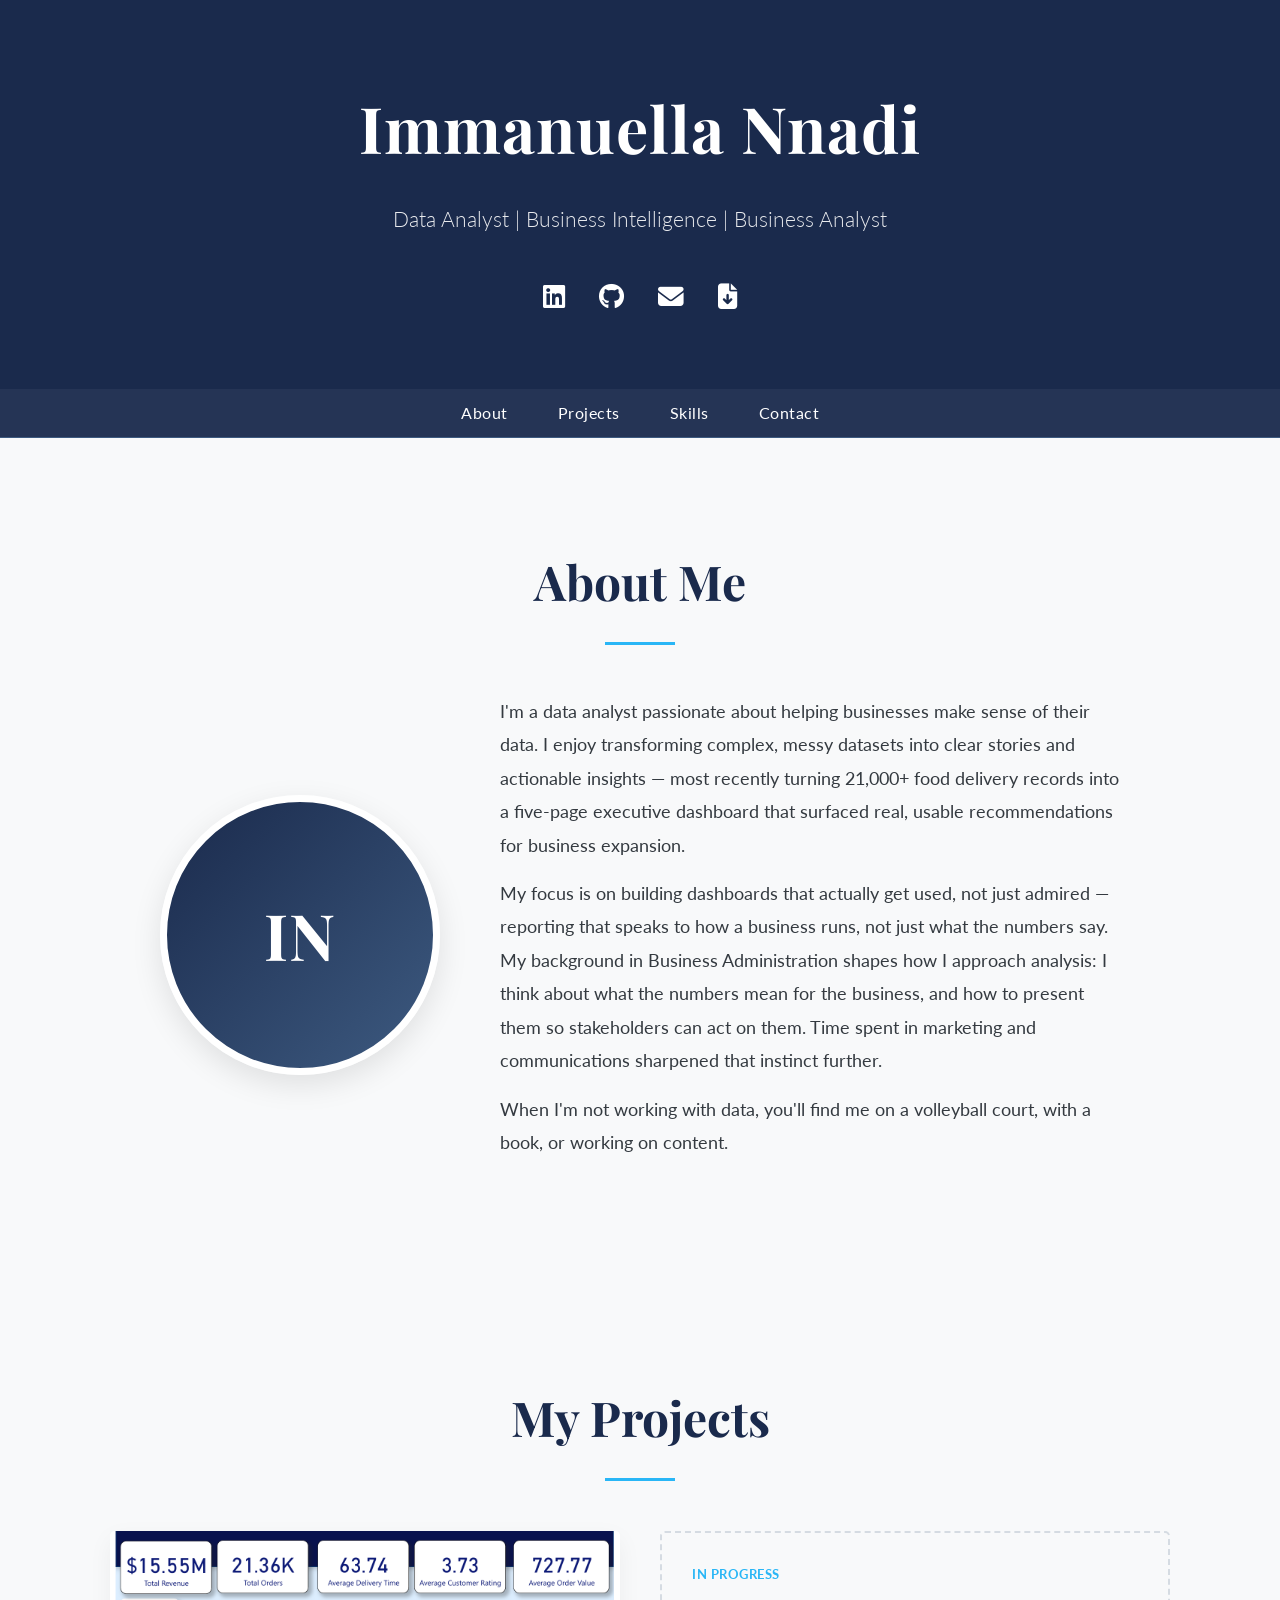
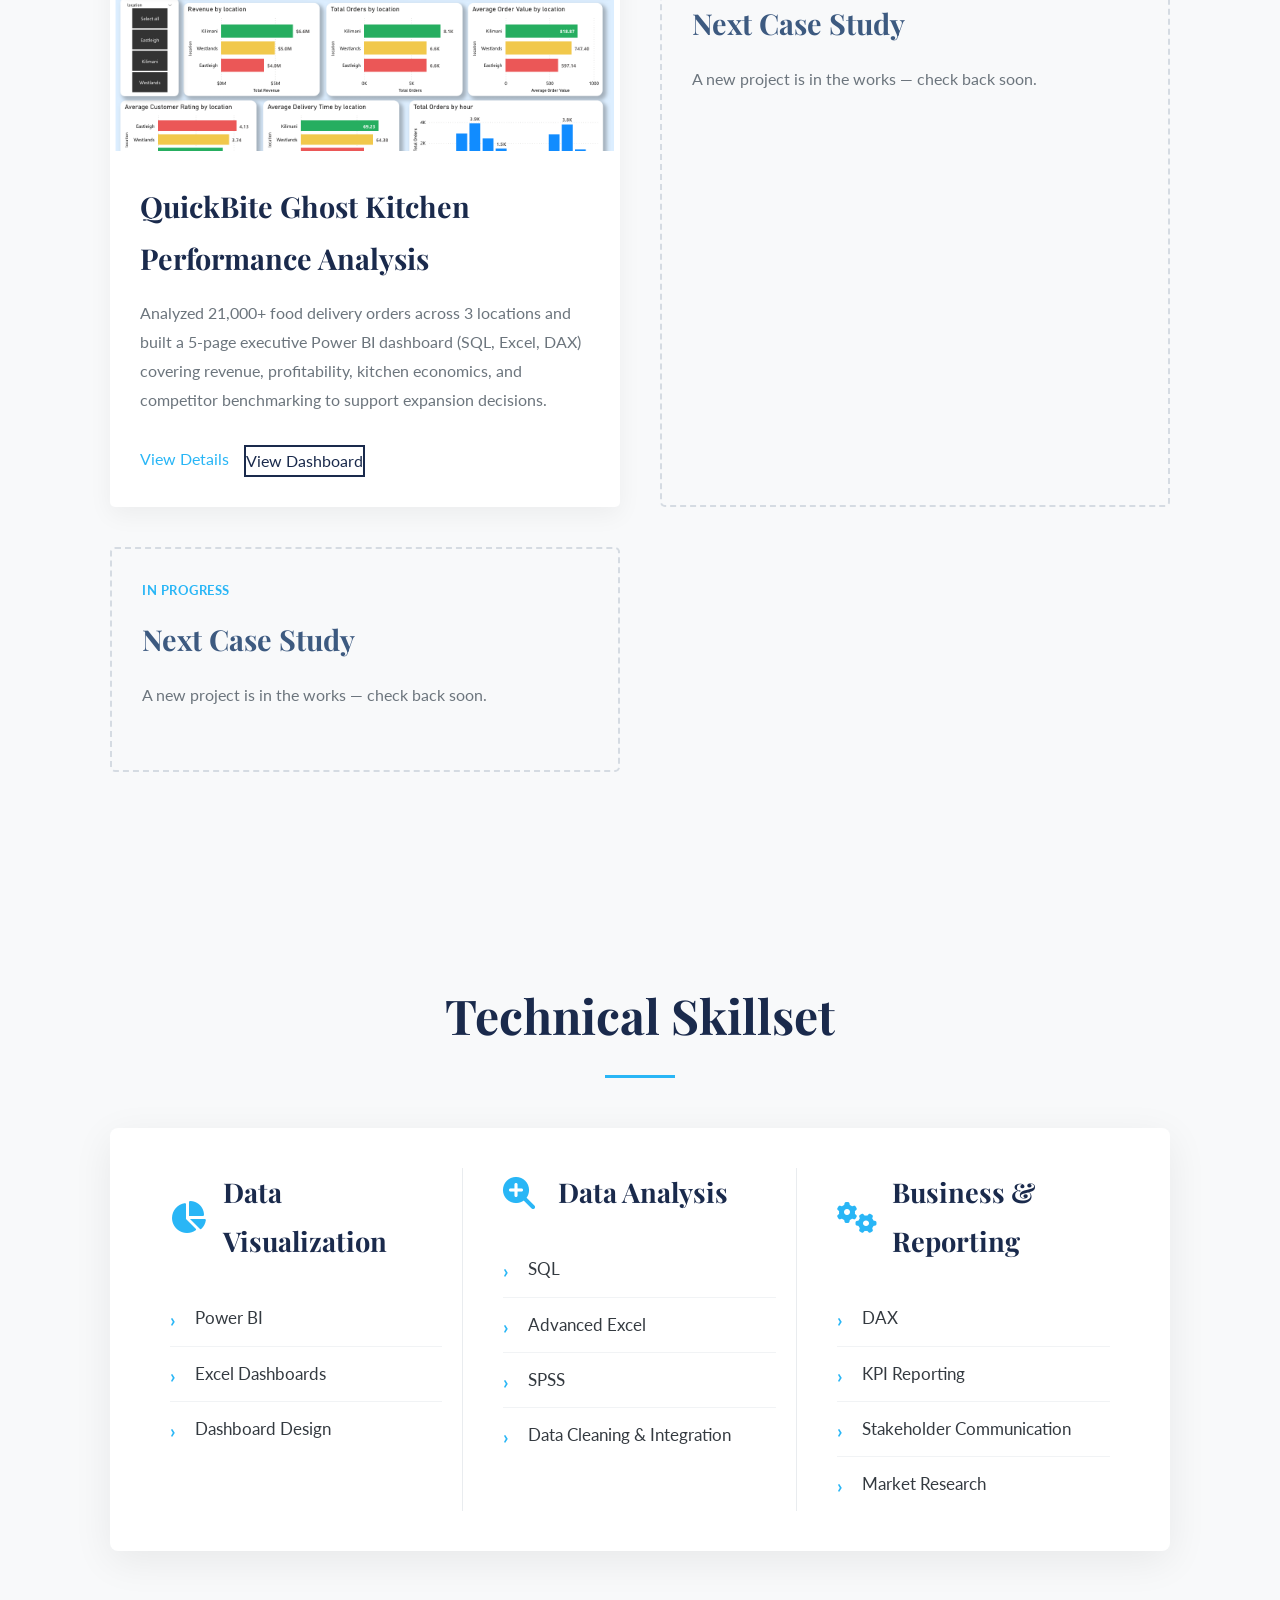
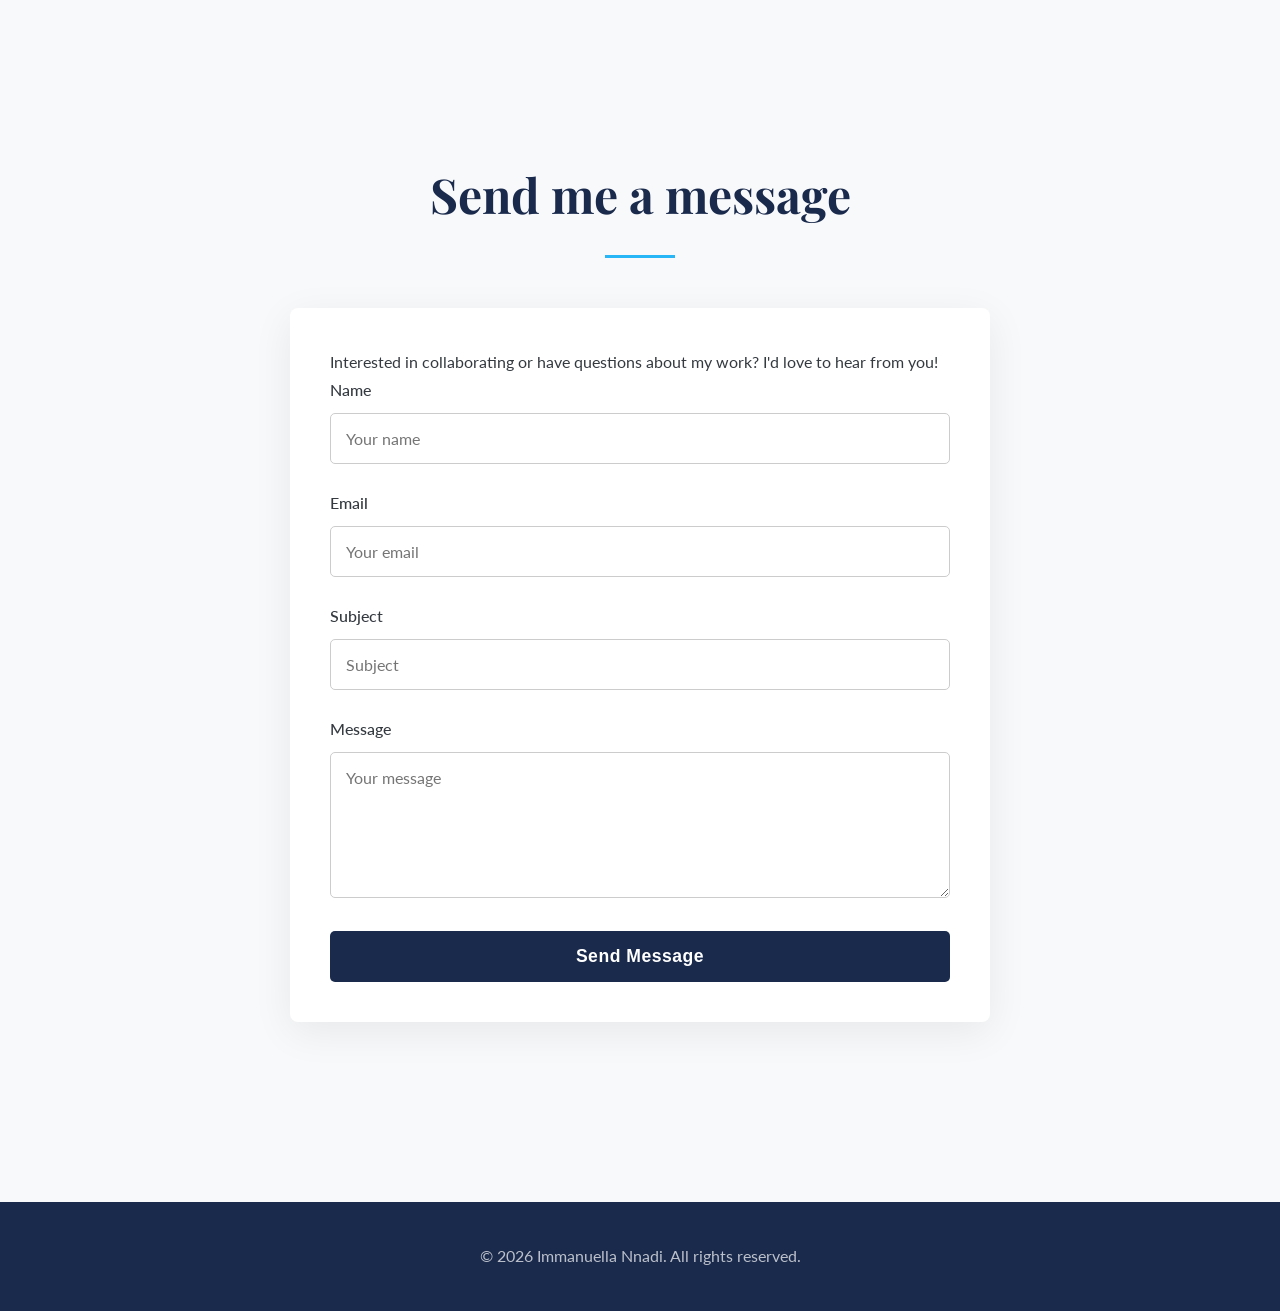
==== index.html @ 961872de "Update index.html" ====
<!DOCTYPE html>
<html lang="en">
<head>
    <meta charset="UTF-8">
    <meta name="viewport" content="width=device-width, initial-scale=1.0">

    <title>Immanuella Nnadi | Data Analysis Portfolio</title>

    <link rel="icon" type="image/png" href="/favicon-32x32.png">
    <link rel="apple-touch-icon" href="/favicon-32x32.png">

    <!-- Google Fonts for Elegant Typography -->
    <link rel="preconnect" href="https://fonts.googleapis.com">
    <link rel="preconnect" href="https://fonts.gstatic.com" crossorigin>
    <link href="https://fonts.googleapis.com/css2?family=Lato:wght@300;400;700&family=Playfair+Display:wght@500;700&display=swap" rel="stylesheet">

    <!-- Font Awesome for Icons -->
    <link rel="stylesheet" href="https://cdnjs.cloudflare.com/ajax/libs/font-awesome/6.4.2/css/all.min.css">

    <!-- Your Stylesheet -->
    <link rel="stylesheet" href="assets/css/style.css">
</head>
<body>

<!-- HEADER SECTION -->
<header>
    <div class="container">
        <h1>Immanuella Nnadi</h1>
        <p>Data Analyst | Business Intelligence | Business Analyst</p>
        <div class="social-links">
            <a href="https://linkedin.com/in/immanuella-nnadi-171221324" target="_blank" title="LinkedIn"><i class="fab fa-linkedin"></i></a>
            <a href="https://github.com/immanuella-nnadi" target="_blank" title="GitHub"><i class="fab fa-github"></i></a>
            <a href="mailto:immanuellannadi@gmail.com" title="Email"><i class="fas fa-envelope"></i></a>
            <a href="assets/Immanuella_Nnadi_CV_DataAnalyst.pdf" download title="Download CV"><i class="fas fa-file-arrow-down"></i></a>
        </div>
    </div>
</header>

<!-- NAVIGATION -->
<nav>
    <div class="container">
        <ul>
            <li><a href="#about">About</a></li>
            <li><a href="#projects">Projects</a></li>
            <li><a href="#skills">Skills</a></li>
            <li><a href="#contact">Contact</a></li>
        </ul>
    </div>
</nav>

<!-- ABOUT SECTION -->
<section id="about" class="section">
    <div class="container">
        <h2>About Me</h2>
        <div class="about-content">
            <div class="profile-photo profile-initials" aria-hidden="true">IN</div>
            <div class="about-text">
                <p>I'm a data analyst passionate about helping businesses make sense of their data. I enjoy transforming complex, messy datasets into clear stories and actionable insights — most recently turning 21,000+ food delivery records into a five-page executive dashboard that surfaced real, usable recommendations for business expansion.</p>
                <p>My focus is on building dashboards that actually get used, not just admired — reporting that speaks to how a business runs, not just what the numbers say. My background in Business Administration shapes how I approach analysis: I think about what the numbers mean for the business, and how to present them so stakeholders can act on them. Time spent in marketing and communications sharpened that instinct further.</p>
                <p>When I'm not working with data, you'll find me on a volleyball court, with a book, or working on content.</p>
            </div>
        </div>
    </div>
</section>

<!-- PROJECTS SECTION -->
<section id="projects" class="section">
    <div class="container">
        <h2>My Projects</h2>
        <div class="projects-grid">

            <!-- Project 1: QuickBite -->
            <div class="project-card">
                <img src="assets/images/quickbite.png" alt="QuickBite Ghost Kitchen Performance Dashboard preview">
                <div class="project-card-content">
                    <h3>QuickBite Ghost Kitchen Performance Analysis</h3>
                    <p>Analyzed 21,000+ food delivery orders across 3 locations and built a 5-page executive Power BI dashboard (SQL, Excel, DAX) covering revenue, profitability, kitchen economics, and competitor benchmarking to support expansion decisions.</p>
                    <div class="project-buttons">
                        <a href="#" target="_blank" class="btn-primary">View Details</a>
                        <a href="[live_dashboard]" target="_blank" class="btn-secondary">View Dashboard</a>
                    </div>
                </div>
            </div>

            <!-- Project 2: Coming soon -->
            <div class="project-card project-card-ghost">
                <div class="project-card-content project-card-ghost-content">
                    <span class="ghost-tag">In progress</span>
                    <h3>Next Case Study</h3>
                    <p>A new project is in the works — check back soon.</p>
                    <!--Don't forget to update this when you're ready by following the format text of project 1 -->
                </div>
            </div>

            <!-- Project 3: Coming soon -->
            <div class="project-card project-card-ghost">
                <div class="project-card-content project-card-ghost-content">
                    <span class="ghost-tag">In progress</span>
                    <h3>Next Case Study</h3>
                    <p>A new project is in the works — check back soon.</p>
                </div>
            </div>

        </div>
    </div>
</section>

<!-- SKILLS SECTION -->
<section id="skills" class="section">
    <div class="container">
        <h2>Technical Skillset</h2>
        <div class="skills-table">

            <!-- Column 1: Data Visualization -->
            <div class="skill-column">
                <div class="skill-header">
                    <i class="fas fa-chart-pie"></i>
                    <h3>Data Visualization</h3>
                </div>
                <ul class="skill-list">
                    <li>Power BI</li>
                    <li>Excel Dashboards</li>
                    <li>Dashboard Design</li>
                </ul>
            </div>

            <!-- Column 2: Data Analysis -->
            <div class="skill-column">
                <div class="skill-header">
                    <i class="fas fa-search-plus"></i>
                    <h3>Data Analysis</h3>
                </div>
                <ul class="skill-list">
                    <li>SQL</li>
                    <li>Advanced Excel</li>
                    <li>SPSS</li>
                    <li>Data Cleaning & Integration</li>
                </ul>
            </div>

            <!-- Column 3: Business & Reporting -->
            <div class="skill-column">
                <div class="skill-header">
                    <i class="fas fa-cogs"></i>
                    <h3>Business & Reporting</h3>
                </div>
                <ul class="skill-list">
                    <li>DAX</li>
                    <li>KPI Reporting</li>
                    <li>Stakeholder Communication</li>
                    <li>Market Research</li>
                </ul>
            </div>

        </div>
    </div>
</section>

<!-- CONTACT FORM SECTION -->
<section id="contact" class="section">
    <div class="container">
        <h2>Send me a message</h2>

        <form action="https://formsubmit.co/immanuellannadi@gmail.com" method="POST" class="contact-form">
            <p>Interested in collaborating or have questions about my work? I'd love to hear from you!</p>

            <!-- Form Fields -->
            <div class="form-group">
                <label for="name">Name</label>
                <input type="text" name="name" id="name" placeholder="Your name" required>
            </div>
            <div class="form-group">
                <label for="email">Email</label>
                <input type="email" name="email" id="email" placeholder="Your email" required>
            </div>
            <div class="form-group">
                <label for="subject">Subject</label>
                <input type="text" name="subject" id="subject" placeholder="Subject" required>
            </div>
            <div class="form-group">
                <label for="message">Message</label>
                <textarea name="message" id="message" rows="6" placeholder="Your message" required></textarea>
            </div>

            <!-- Submit Button -->
            <button type="submit" class="btn">Send Message</button>

        </form>
    </div>
</section>

<!-- FOOTER -->
<footer>
    <div class="container">
        <p>&copy; 2026 Immanuella Nnadi. All rights reserved.</p>
    </div>
</footer>

<script src="assets/js/main.js"></script>

</body>
</html>
---- assets/css/style.css ----
/* --- 1. Variables (Modern Tech Palette) --- */
:root {
    /* This template uses a professional "Modern Tech" color scheme. */
    --primary-color: #1A2A4C;   /* Midnight Blue */
    --secondary-color: #3D5A80; /* Slate Blue */
    --accent-color: #29B6F6;    /* Vivid Sky Blue */

    /* --- Shared Variables (These usually don't need to change) --- */
    --light-bg-color: #F8F9FA;
    --white-color: #ffffff;
    --dark-text-color: #343A40;
    --light-text-color: #6c757d;
    --card-bg-color: #ffffff;

    /* Fonts */
    --font-heading: 'Playfair Display', serif;
    --font-body: 'Lato', sans-serif;
}

/* --- 2. Base & Reset Styles --- */
* {
    margin: 0;
    padding: 0;
    box-sizing: border-box;
}

html {
    scroll-behavior: smooth;
}

body {
    font-family: var(--font-body);
    font-weight: 400;
    line-height: 1.8;
    background-color: var(--light-bg-color);
    color: var(--dark-text-color);
}

.container {
    width: 90%;
    max-width: 1100px;
    margin: 0 auto;
    padding: 0 20px;
}

a {
    text-decoration: none;
    color: var(--accent-color);
    transition: all 0.3s ease-in-out;
}

a:hover {
    opacity: 0.8;
}

img {
    max-width: 100%;
    height: auto;
}

/* --- 3. Header --- */
header {
    background: var(--primary-color);
    color: var(--white-color);
    padding: 70px 0;
    text-align: center;
}

header h1 {
    font-family: var(--font-heading);
    font-size: 4rem;
    font-weight: 700;
    margin-bottom: 15px;
    letter-spacing: 1px;
}

header p {
    font-size: 1.3rem;
    font-weight: 300;
    opacity: 0.9;
    margin-bottom: 35px;
}

/* --- 3.5 Social Icons --- */
.social-links a {
    color: var(--white-color);
    font-size: 1.6rem;
    margin: 0 15px;
    transition: transform 0.3s ease, color 0.3s ease;
    display: inline-block;
}

.social-links a:hover {
    color: var(--accent-color);
    transform: translateY(-3px);
}

/* --- 4. Navigation --- */
nav {
    background-color: rgba(26, 42, 76, 0.95);
    backdrop-filter: blur(5px);
    position: sticky;
    top: 0;
    z-index: 1000;
    border-bottom: 1px solid var(--secondary-color);
}

nav ul {
    display: flex;
    justify-content: center;
    list-style: none;
    padding: 10px 0;
}

nav ul li a {
    color: var(--white-color);
    font-weight: 400;
    padding: 15px 25px;
    font-size: 1rem;
    letter-spacing: 0.5px;
    position: relative;
}

nav ul li a::after {
    content: '';
    position: absolute;
    bottom: 10px;
    left: 50%;
    transform: translateX(-50%);
    width: 0;
    height: 2px;
    background-color: var(--accent-color);
    transition: width 0.4s ease;
}

nav ul li a:hover::after {
    width: 50%;
}

/* --- 5. Sections --- */
.section {
    padding: 100px 0;
}

.section h2 {
    text-align: center;
    font-family: var(--font-heading);
    font-size: 3rem;
    font-weight: 700;
    margin-bottom: 70px;
    position: relative;
    color: var(--primary-color);
}

.section h2::after {
    content: '';
    position: absolute;
    bottom: -20px;
    left: 50%;
    transform: translateX(-50%);
    width: 70px;
    height: 3px;
    background: var(--accent-color);
}

/* --- 5.1 About Section --- */
.about-content {
    display: flex;
    align-items: center;
    gap: 60px;
    max-width: 960px;
    margin: 0 auto;
    text-align: left;
}

.profile-photo {
    width: 280px;
    height: 280px;
    border-radius: 50%;
    object-fit: cover;
    border: 7px solid var(--white-color);
    box-shadow: 0 10px 30px rgba(0, 0, 0, 0.1);
    flex-shrink: 0;
}

.about-text {
    flex: 1;
}

.about-text p {
    font-size: 1.1rem;
    margin-bottom: 15px;
    line-height: 1.9;
}

/* --- 5.5 Project Cards --- */
.projects-grid {
    display: grid;
    grid-template-columns: repeat(auto-fit, minmax(340px, 1fr));
    gap: 40px;
}

.project-card {
    background: var(--card-bg-color);
    border-radius: 5px;
    overflow: hidden;
    box-shadow: 0 8px 25px rgba(0, 0, 0, 0.05);
    transition: transform 0.4s ease, box-shadow 0.4s ease;
    display: flex;
    flex-direction: column;
}

.project-card:hover {
    transform: translateY(-12px);
    box-shadow: 0 20px 40px rgba(0, 0, 0, 0.1);
}

.project-card img {
    width: 100%;
    height: 220px;
    object-fit: cover;
}

.project-card-content {
    padding: 30px;
    flex-grow: 1;
    display: flex;
    flex-direction: column;
}

.project-card-content h3 {
    font-family: var(--font-heading);
    font-size: 1.8rem;
    margin-bottom: 15px;
    color: var(--primary-color);
}

.project-card-content p {
    color: var(--light-text-color);
    margin-bottom: 30px;
    flex-grow: 1;
}

.project-buttons {
    display: flex;
    gap: 15px;
    margin-top: auto;
}

.btn {
    display: inline-block;
    background: var(--primary-color);
    color: var(--white-color);
    padding: 12px 20px;
    border-radius: 5px;
    font-weight: 700;
    text-align: center;
    transition: all 0.3s ease;
    flex: 1;
    letter-spacing: 0.5px;
    border: 2px solid transparent;
}

.btn:hover {
    background: var(--accent-color);
    color: var(--white-color);
    transform: translateY(-2px);
}

.btn-secondary {
    background: transparent;
    color: var(--primary-color);
    border: 2px solid var(--primary-color);
}

.btn-secondary:hover {
    background: var(--primary-color);
    color: var(--white-color);
}


/* --- 6. Tabular Skills Section --- */
#skills .container {
    max-width: 1100px;
}

.skills-table {
    display: grid;
    grid-template-columns: repeat(3, 1fr);
    gap: 20px;
    margin-top: 50px;
    background-color: var(--card-bg-color);
    padding: 40px;
    border-radius: 8px;
    box-shadow: 0 10px 40px rgba(0, 0, 0, 0.07);
}

.skill-column {
    padding: 0 20px;
}

.skill-column:not(:last-child) {
    border-right: 1px solid #e9ecef;
}

.skill-header {
    display: flex;
    align-items: center;
    margin-bottom: 25px;
}

.skill-header i {
    font-size: 2rem;
    color: var(--accent-color);
    margin-right: 15px;
    width: 40px;
}

.skill-header h3 {
    font-family: var(--font-heading);
    font-size: 1.7rem;
    color: var(--primary-color);
}

.skill-list {
    list-style: none;
    padding-left: 0;
}

.skill-list li {
    padding: 12px 0;
    font-size: 1.05rem;
    color: var(--dark-text-color);
    border-bottom: 1px solid #f1f3f5;
    position: relative;
    padding-left: 25px;
}

.skill-list li::before {
    content: '›';
    position: absolute;
    left: 0;
    top: 12px;
    color: var(--accent-color);
    font-weight: 700;
    font-size: 1.2rem;
}

.skill-list li:last-child {
    border-bottom: none;
}

/* --- 7. Contact Form --- */
#contact .container {
    max-width: 800px;
}

.contact-form {
    max-width: 700px;
    margin: 0 auto;
    background: var(--card-bg-color);
    padding: 40px;
    border-radius: 8px;
    box-shadow: 0 10px 40px rgba(0, 0, 0, 0.07);
}

.form-group {
    margin-bottom: 25px;
}

.contact-form label {
    display: block;
    margin-bottom: 8px;
    font-weight: 500;
    font-size: 1rem;
    color: var(--dark-text-color);
}

.contact-form input,
.contact-form textarea {
    width: 100%;
    padding: 15px;
    border: 1px solid #ccc;
    border-radius: 5px;
    font-family: var(--font-body);
    font-size: 1rem;
    transition: border-color 0.3s ease, box-shadow 0.3s ease;
}

.contact-form input:focus,
.contact-form textarea:focus {
    outline: none;
    border-color: var(--accent-color);
    box-shadow: 0 0 0 3px rgba(41, 182, 246, 0.25);
}

.contact-form button.btn {
    width: 100%;
    padding: 15px;
    font-size: 1.1rem;
    font-weight: 700;
    letter-spacing: 0.5px;
    border: none;
    cursor: pointer;
}

/* --- 8. Footer --- */
footer {
    background: var(--primary-color);
    color: var(--white-color);
    text-align: center;
    padding: 40px 0;
    margin-top: 80px;
}

footer p {
    opacity: 0.7;
}

/* --- 9. Responsive Design --- */
@media (max-width: 992px) {
    .skills-table {
        grid-template-columns: 1fr 1fr;
    }
    .skill-column:nth-child(2) {
        border-right: none;
    }
}

@media (max-width: 768px) {
    header h1 {
        font-size: 2.8rem;
    }

    .about-content {
        flex-direction: column;
        text-align: center;
    }

    #projects .container {
        padding: 0 5px;
    }

    .projects-grid {
        grid-template-columns: repeat(2, 1fr);
    }

    .skills-table {
        grid-template-columns: 1fr;
        padding: 20px;
        gap: 40px;
    }

    .skill-column:not(:last-child) {
        border-right: none;
        border-bottom: 1px solid #e9ecef;
        padding-bottom: 30px;
    }
}

/* --- 10. Additions: profile initials + "coming soon" project cards --- */
.profile-initials {
    display: flex;
    align-items: center;
    justify-content: center;
    background: linear-gradient(135deg, var(--primary-color), var(--secondary-color));
    color: var(--white-color);
    font-family: var(--font-heading);
    font-size: 4rem;
    font-weight: 700;
    letter-spacing: 1px;
}

.project-card-ghost {
    background: transparent;
    box-shadow: none;
    border: 2px dashed #d5dbe2;
}

.project-card-ghost:hover {
    transform: none;
    box-shadow: none;
}

.project-card-ghost-content {
    justify-content: center;
    align-items: flex-start;
    color: var(--light-text-color);
}

.project-card-ghost-content h3 {
    color: var(--secondary-color) !important;
}

.ghost-tag {
    display: inline-block;
    font-size: 0.8rem;
    font-weight: 700;
    letter-spacing: 0.5px;
    text-transform: uppercase;
    color: var(--accent-color);
    margin-bottom: 12px;
}

@media (max-width: 768px) {
    .profile-photo {
        width: 200px;
        height: 200px;
    }
    .profile-initials {
        font-size: 3rem;
    }
}
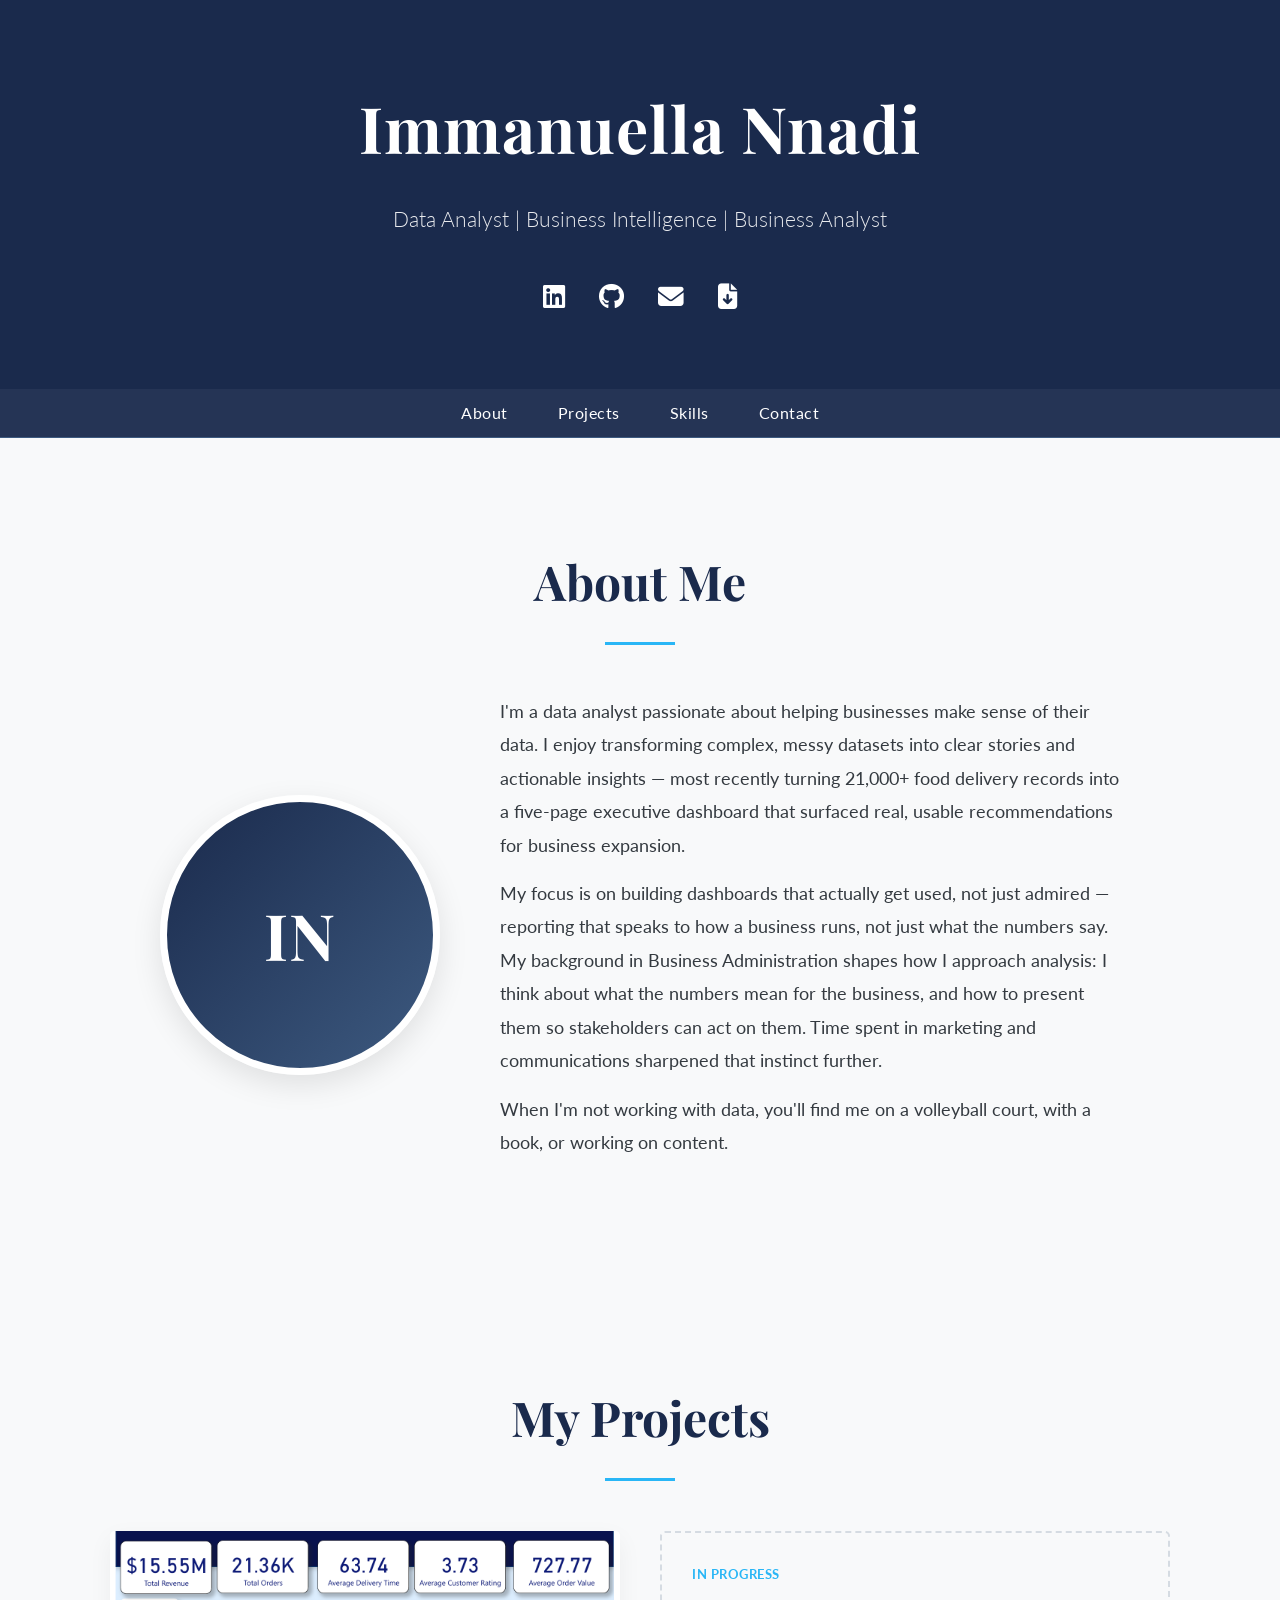
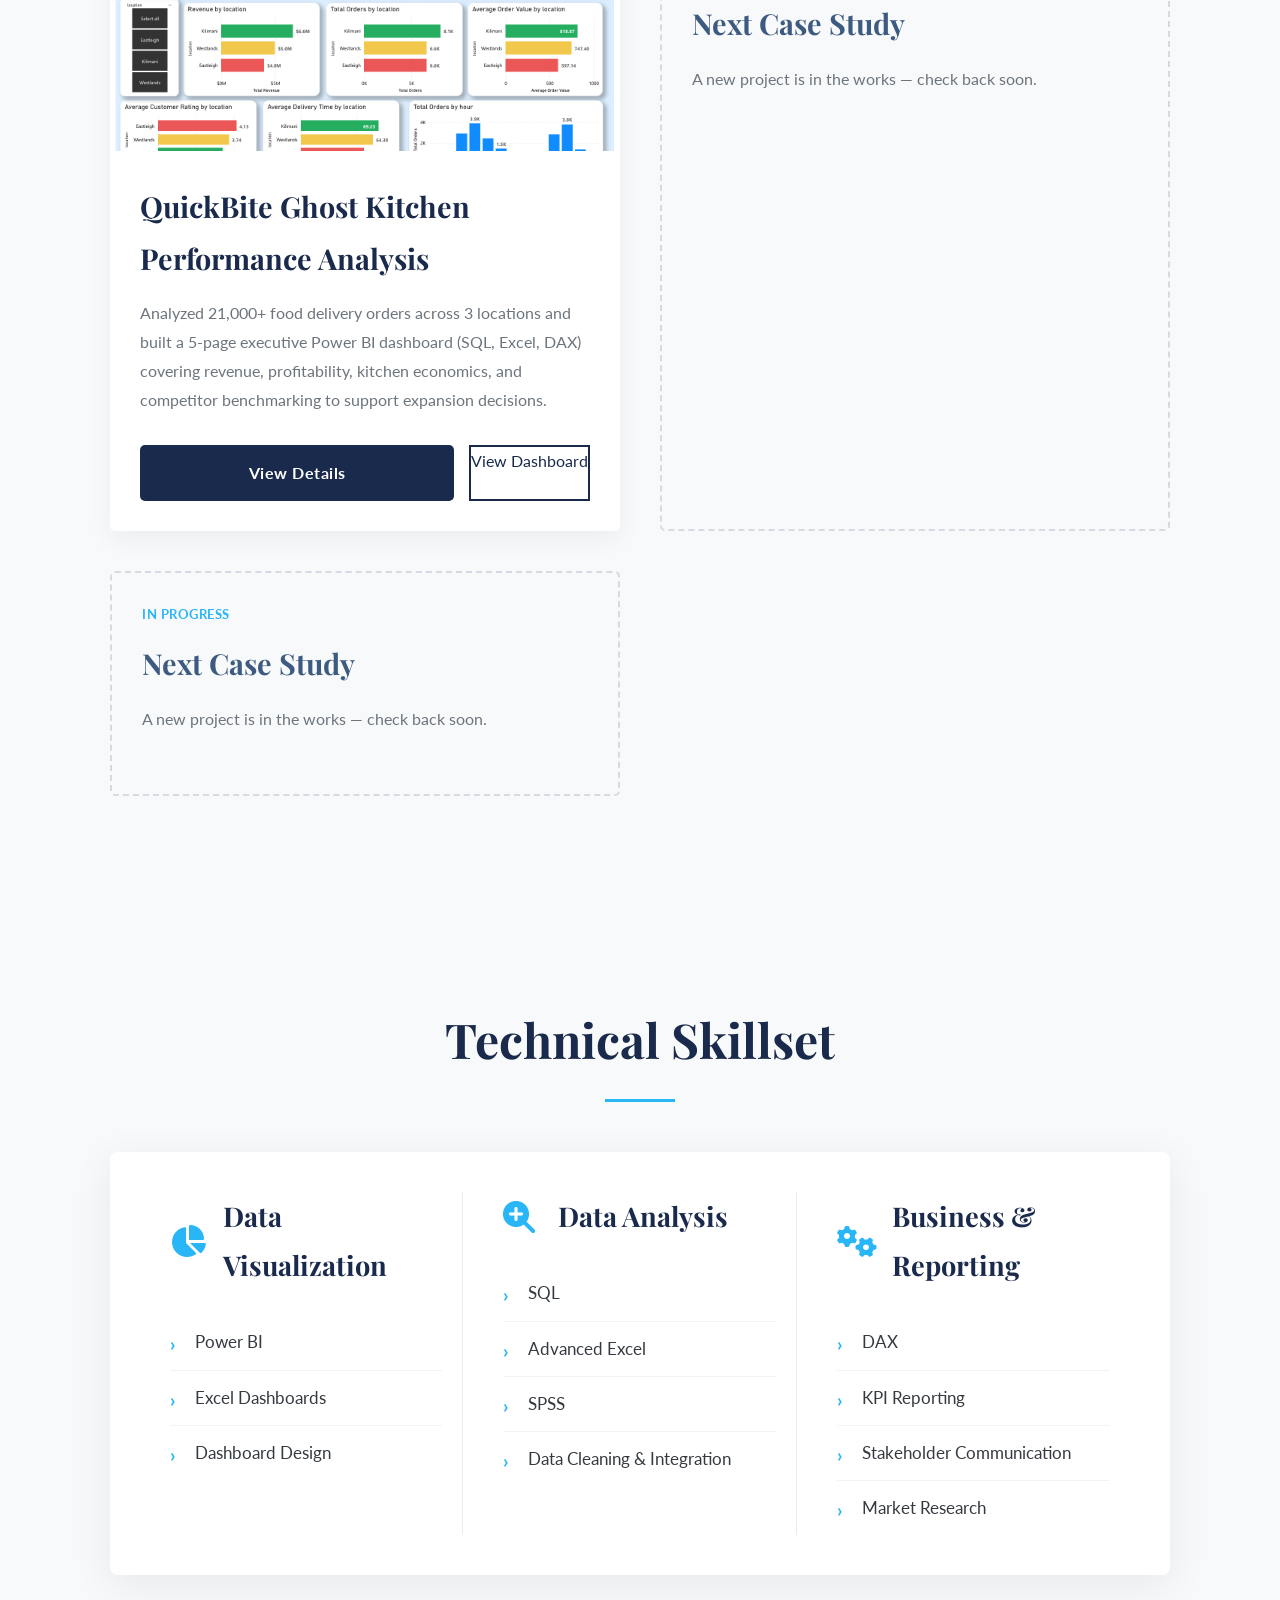
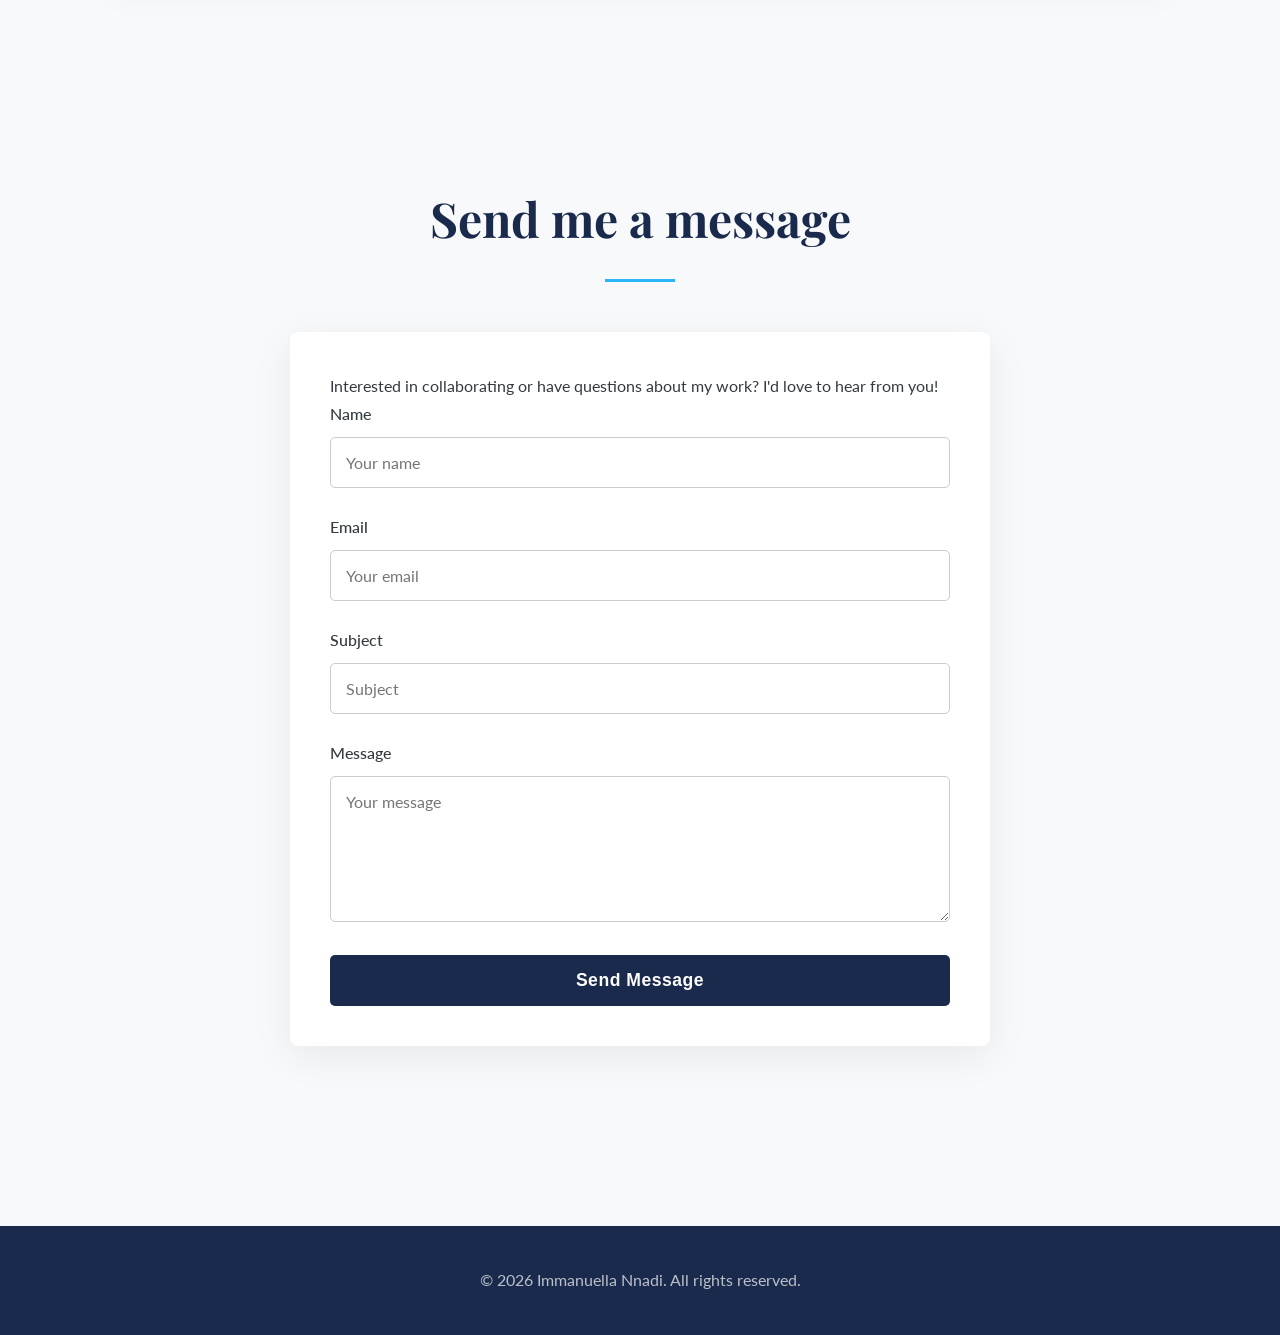
==== commit bd37bfff: "Update index.html" ====
--- a/index.html
+++ b/index.html
@@ -76,7 +76,7 @@
                     <h3>QuickBite Ghost Kitchen Performance Analysis</h3>
                     <p>Analyzed 21,000+ food delivery orders across 3 locations and built a 5-page executive Power BI dashboard (SQL, Excel, DAX) covering revenue, profitability, kitchen economics, and competitor benchmarking to support expansion decisions.</p>
                     <div class="project-buttons">
-                        <a href="#" target="_blank" class="btn-primary">View Details</a>
+                        <a href="quickbite-detail.html" target="_blank" class="btn-primary">View Details</a>
                         <a href="[live_dashboard]" target="_blank" class="btn-secondary">View Dashboard</a>
                     </div>
                 </div>
--- a/assets/css/style.css
+++ b/assets/css/style.css
@@ -267,6 +267,26 @@
     transform: translateY(-2px);
 }
 
+.btn-primary {
+    display: inline-block;
+    background: var(--primary-color);
+    color: var(--white-color);
+    padding: 12px 20px;
+    border-radius: 5px;
+    font-weight: 700;
+    text-align: center;
+    transition: all 0.3s ease;
+    flex: 1;
+    letter-spacing: 0.5px;
+    border: 2px solid transparent;
+}
+
+.btn-primary:hover {
+    background: var(--accent-color);
+    color: var(--white-color);
+    transform: translateY(-2px);
+}
+
 .btn-secondary {
     background: transparent;
     color: var(--primary-color);
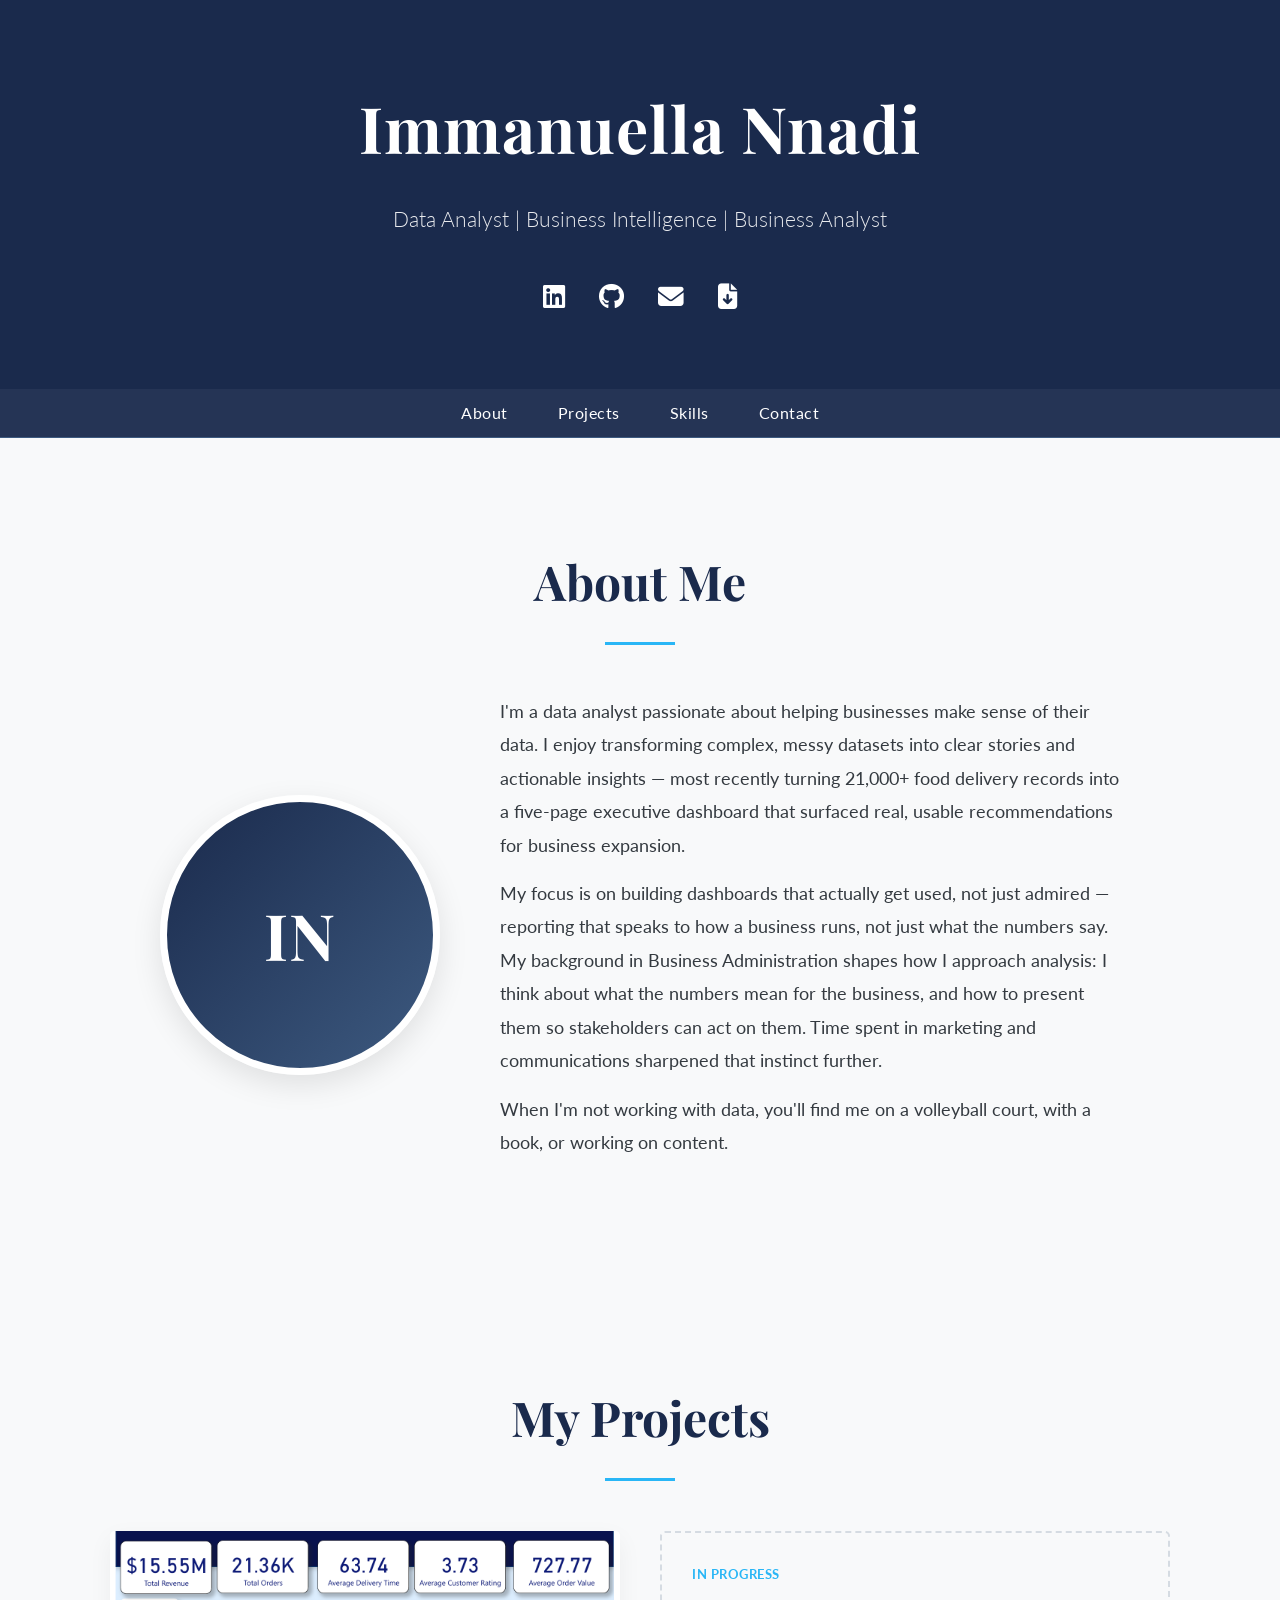
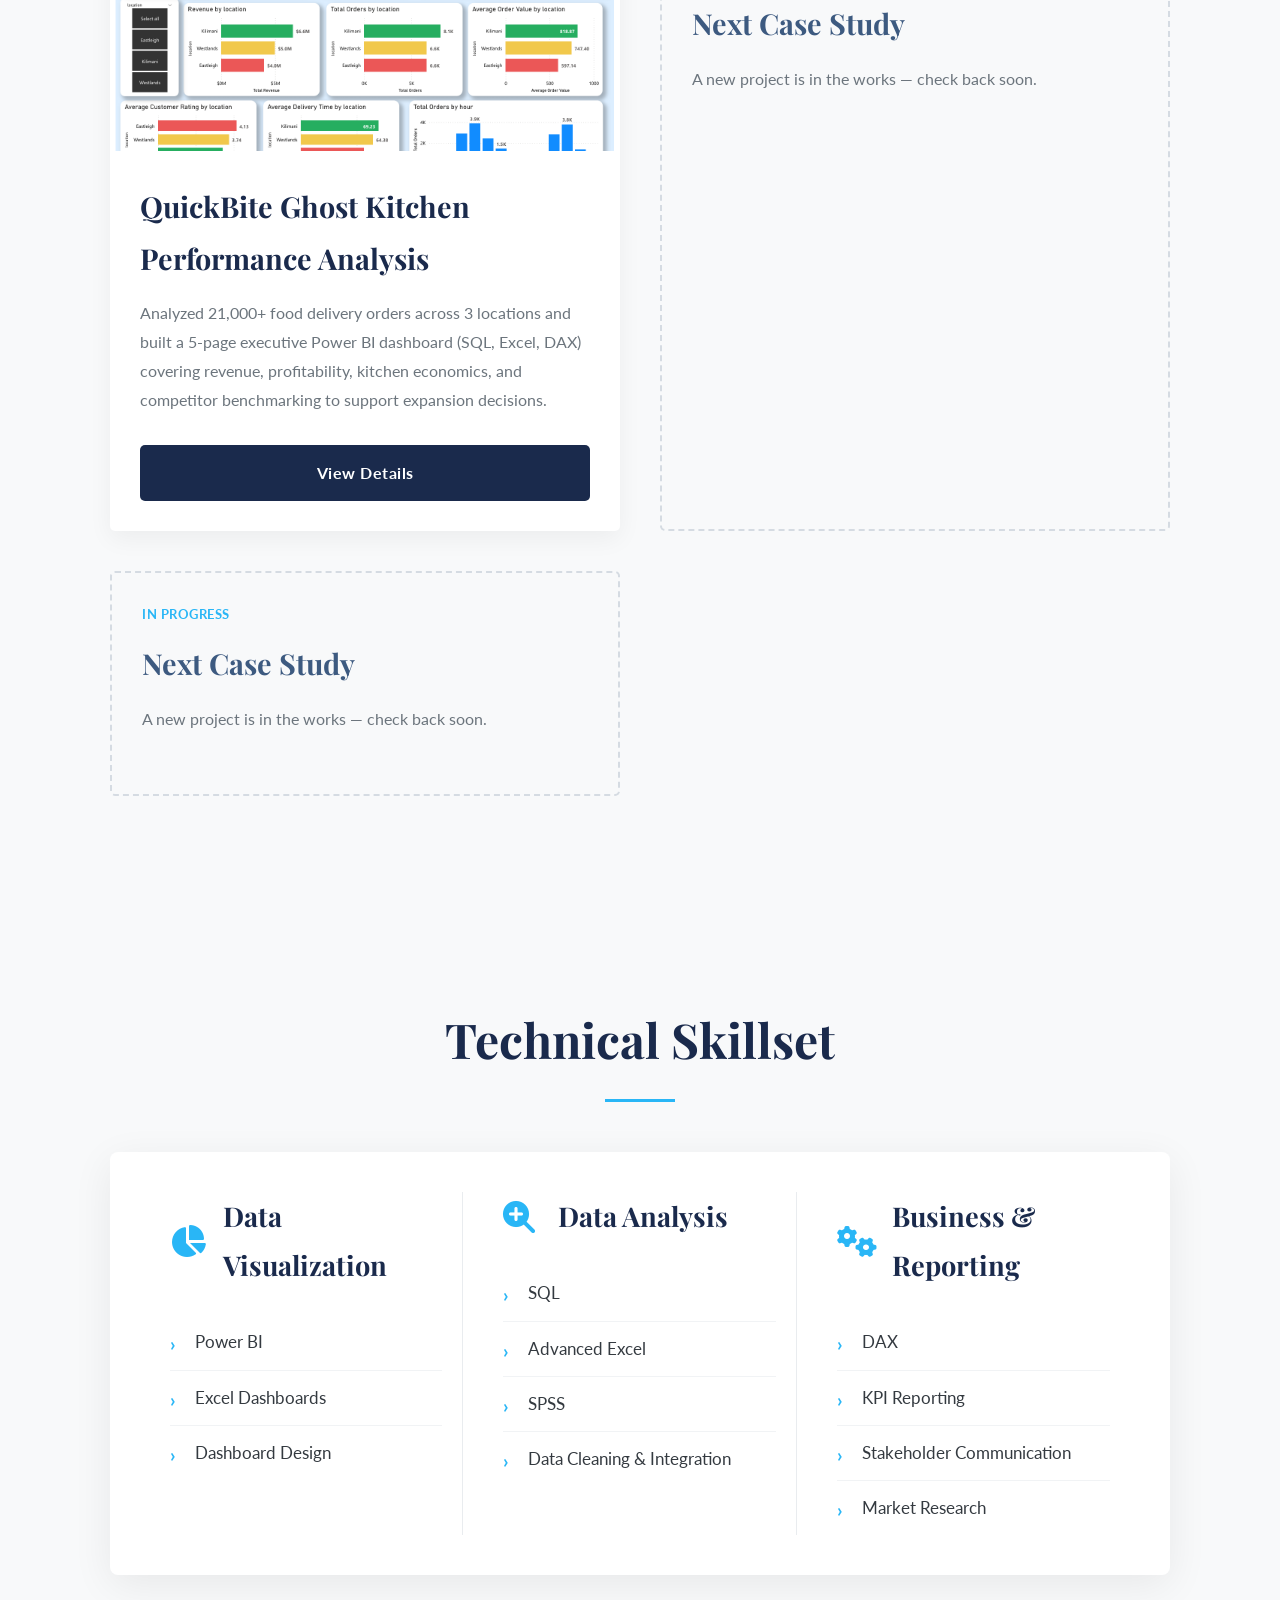
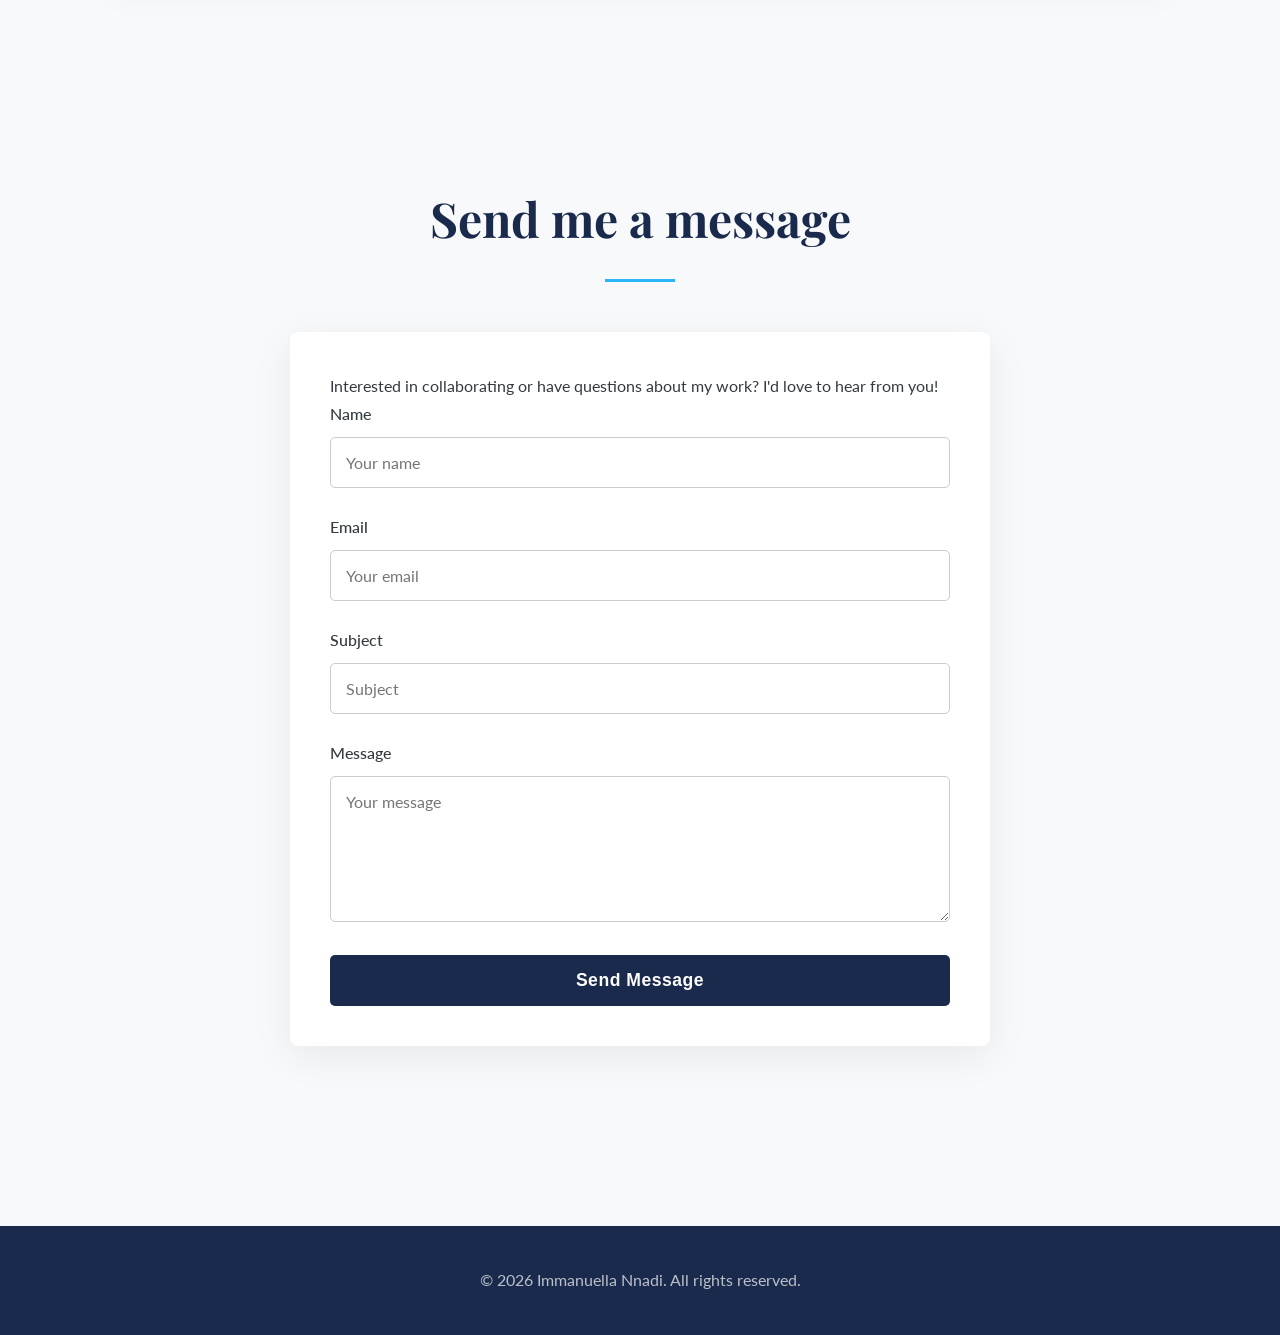
==== commit 9b16511c: "Update index.html" ====
--- a/index.html
+++ b/index.html
@@ -76,8 +76,7 @@
                     <h3>QuickBite Ghost Kitchen Performance Analysis</h3>
                     <p>Analyzed 21,000+ food delivery orders across 3 locations and built a 5-page executive Power BI dashboard (SQL, Excel, DAX) covering revenue, profitability, kitchen economics, and competitor benchmarking to support expansion decisions.</p>
                     <div class="project-buttons">
-                        <a href="quickbite-detail.html" target="_blank" class="btn-primary">View Details</a>
-                        <a href="[live_dashboard]" target="_blank" class="btn-secondary">View Dashboard</a>
+                        <a href="quickbite-details.html" class="btn-primary">View Details</a>
                     </div>
                 </div>
             </div>
--- a/assets/css/style.css
+++ b/assets/css/style.css
@@ -282,9 +282,17 @@
 }
 
 .btn-primary:hover {
-    background: var(--accent-color);
-    color: var(--white-color);
-    transform: translateY(-2px);
+    display: inline-block;
+    background: var(--primary-color);
+    color: var(--white-color);
+    padding: 12px 20px;
+    border-radius: 5px;
+    font-weight: 700;
+    text-align: center;
+    transition: all 0.3s ease;
+    flex: 1;
+    letter-spacing: 0.5px;
+    border: 2px solid transparent;
 }
 
 .btn-secondary {
@@ -294,8 +302,9 @@
 }
 
 .btn-secondary:hover {
-    background: var(--primary-color);
-    color: var(--white-color);
+    background: var(--accent-color);
+    color: var(--white-color);
+    transform: translateY(-2px);
 }
 
 
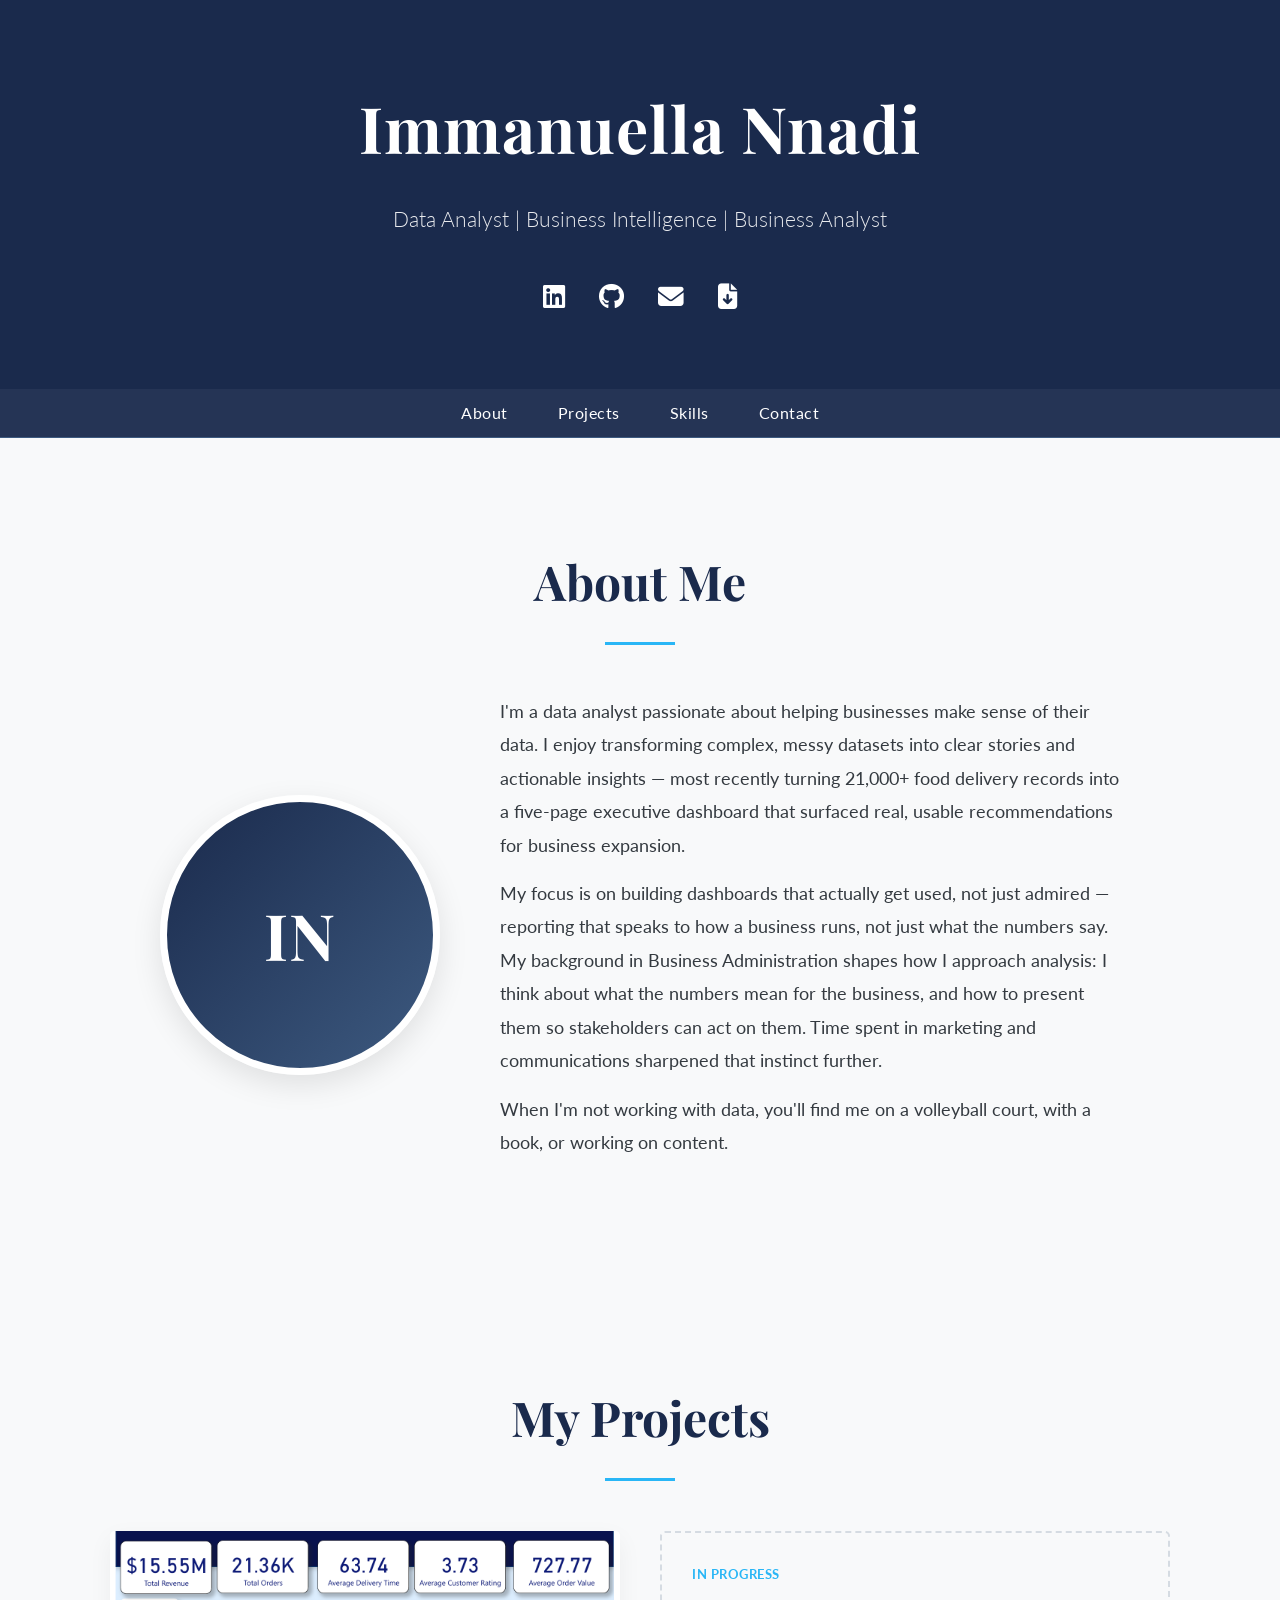
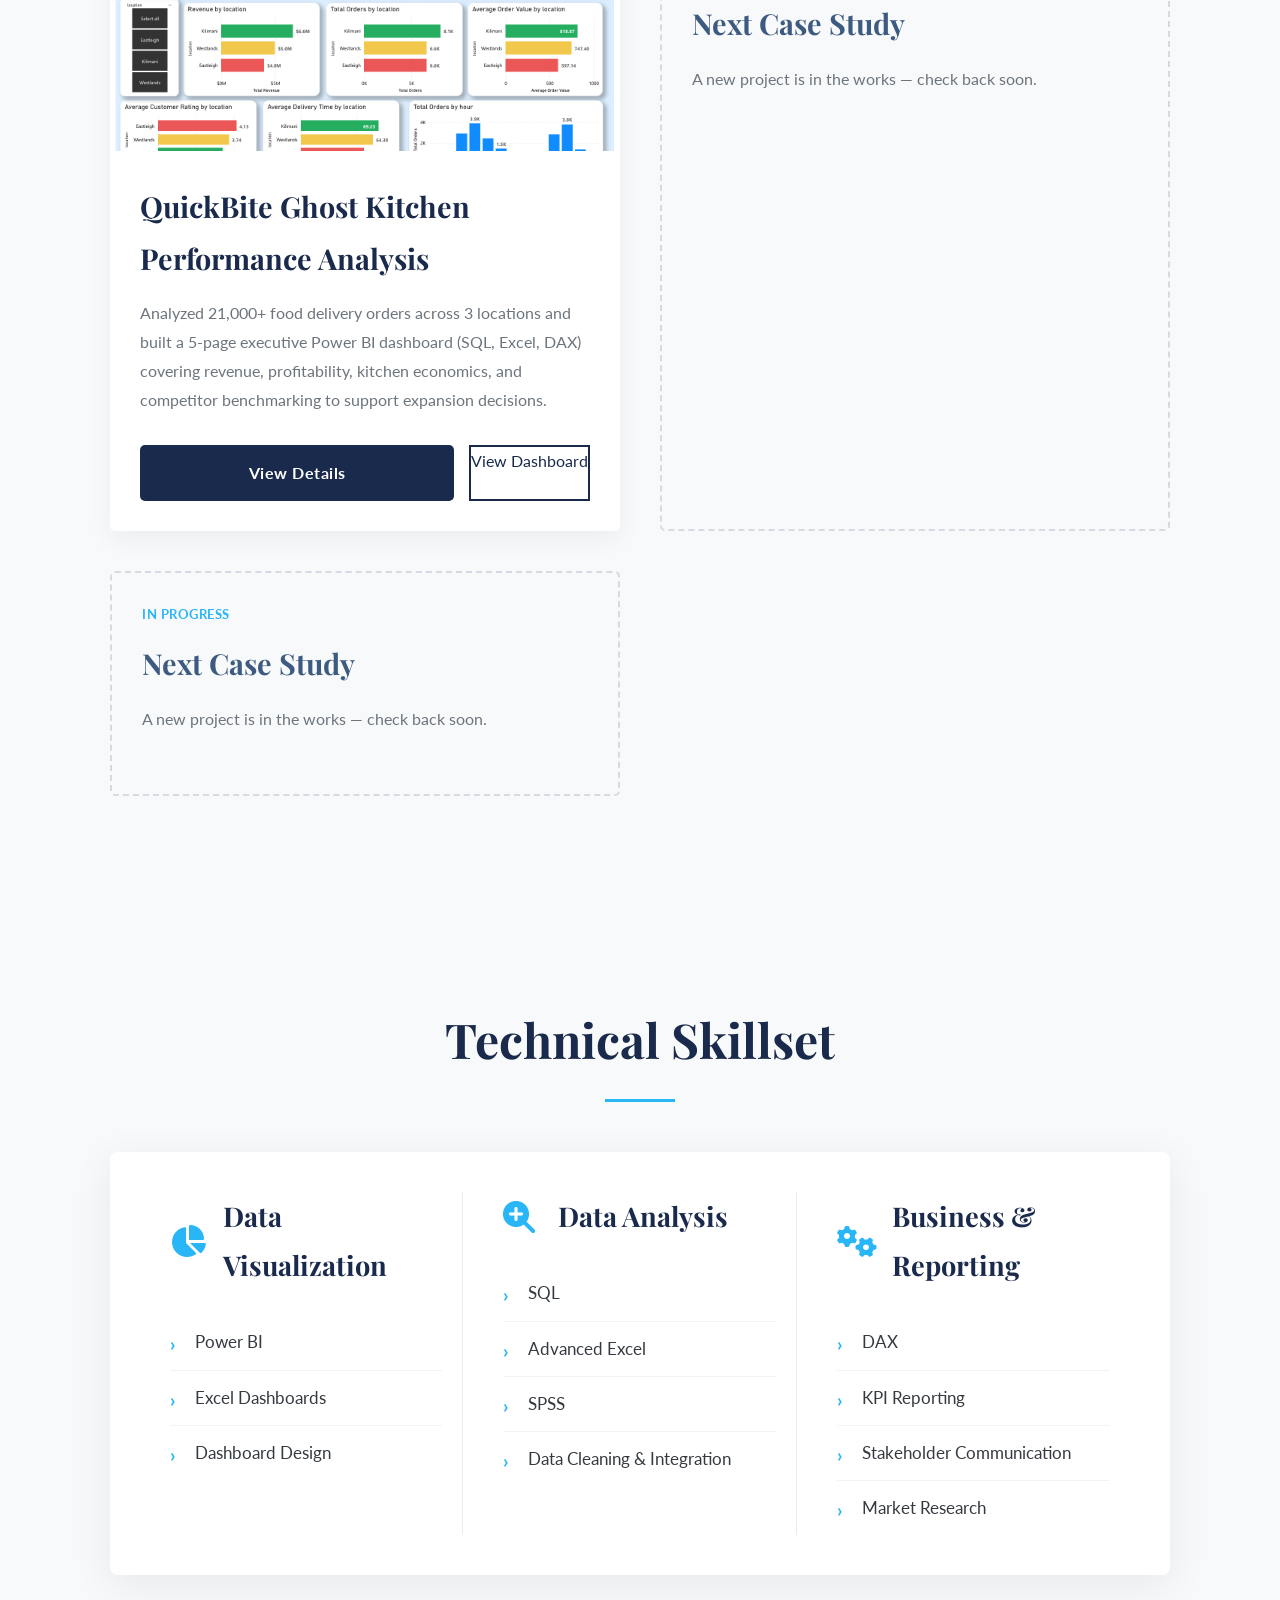
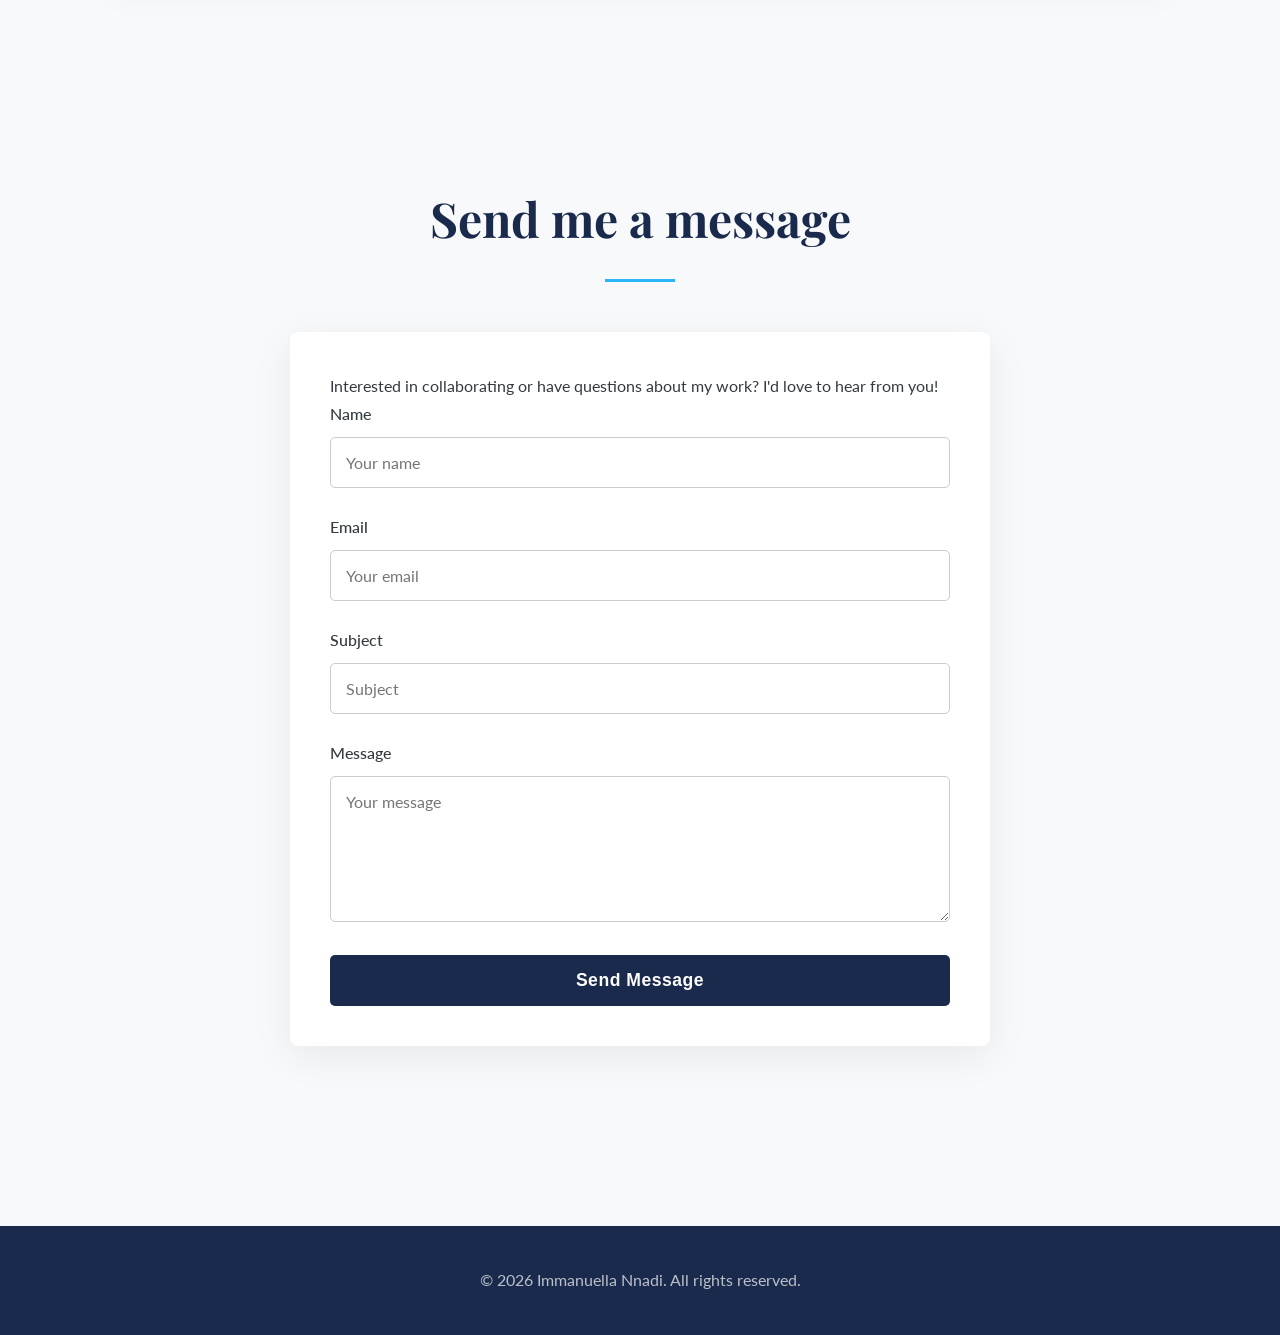
==== commit 02e4c09d: "Update index.html" ====
--- a/index.html
+++ b/index.html
@@ -77,6 +77,7 @@
                     <p>Analyzed 21,000+ food delivery orders across 3 locations and built a 5-page executive Power BI dashboard (SQL, Excel, DAX) covering revenue, profitability, kitchen economics, and competitor benchmarking to support expansion decisions.</p>
                     <div class="project-buttons">
                         <a href="quickbite-details.html" class="btn-primary">View Details</a>
+                         <a href="assets/quickbite-dashboard.pdf" target="_blank" class="btn-secondary">View Dashboard</a>
                     </div>
                 </div>
             </div>
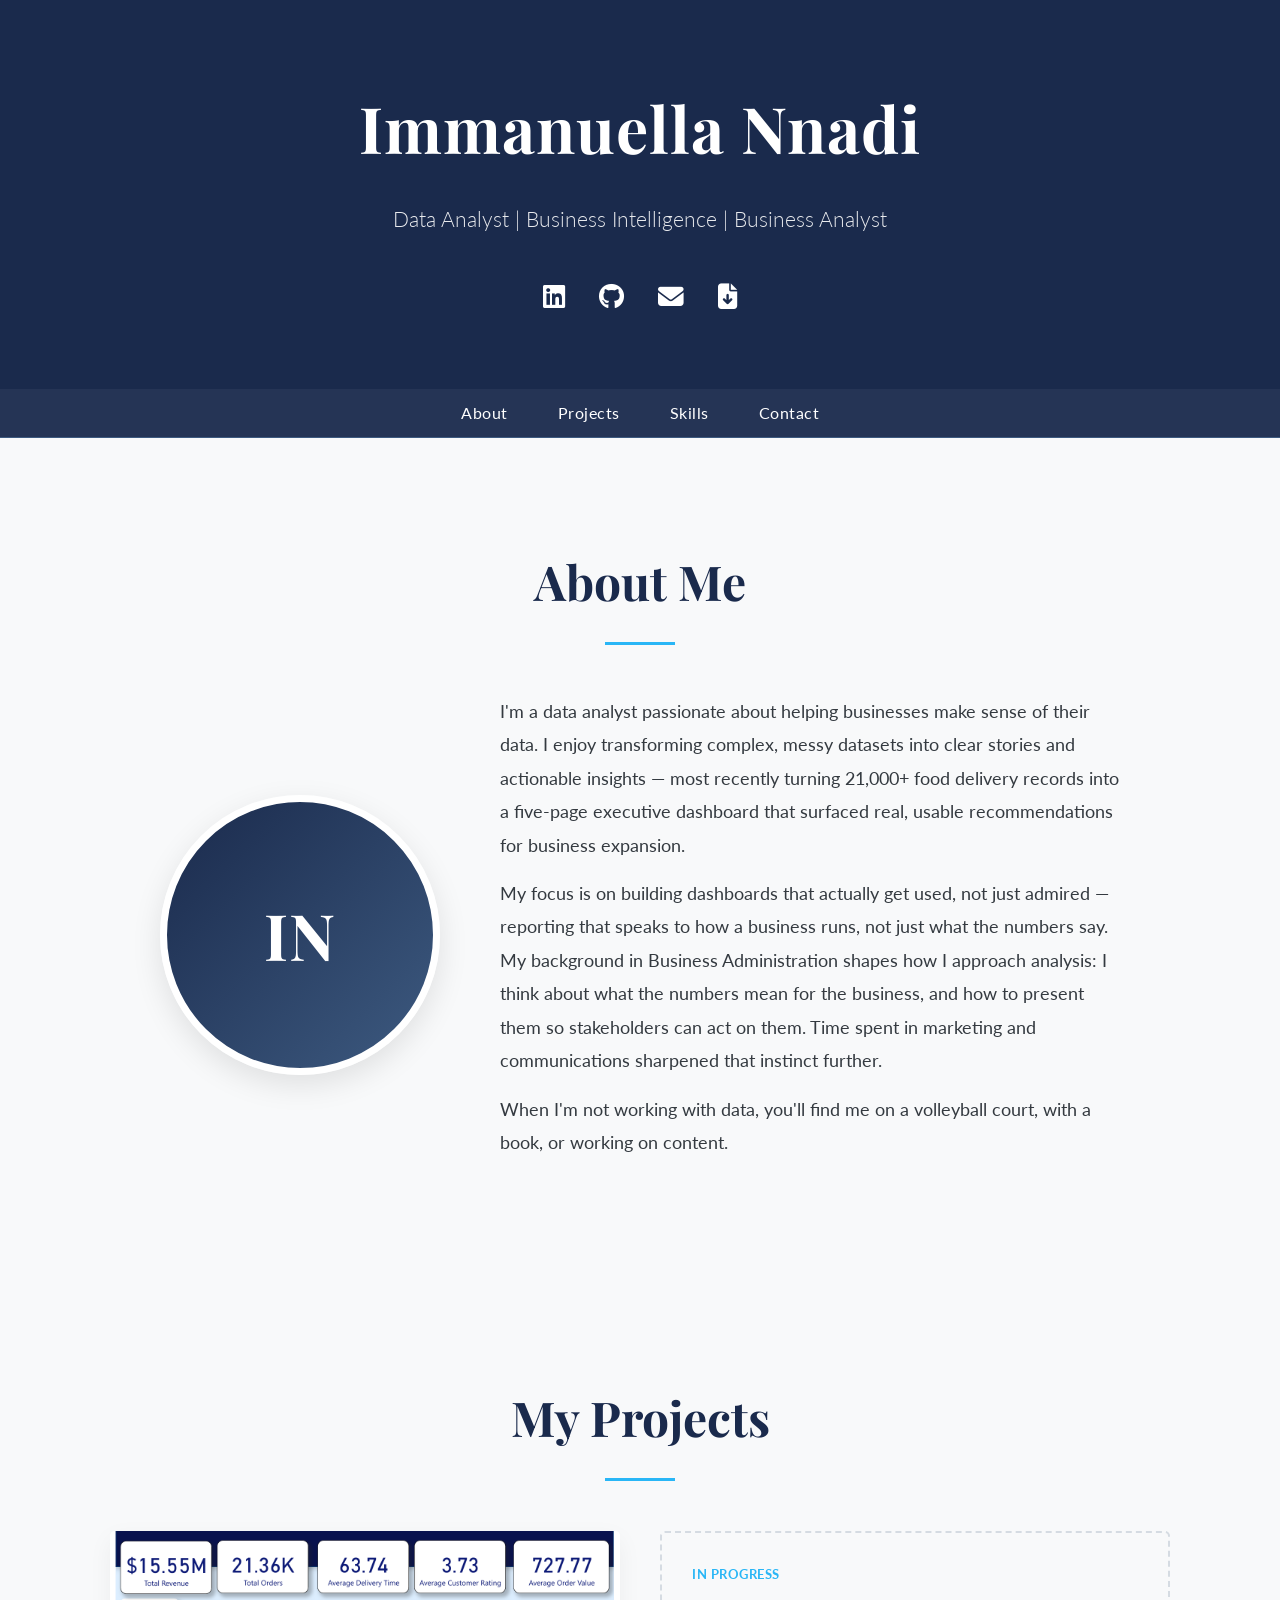
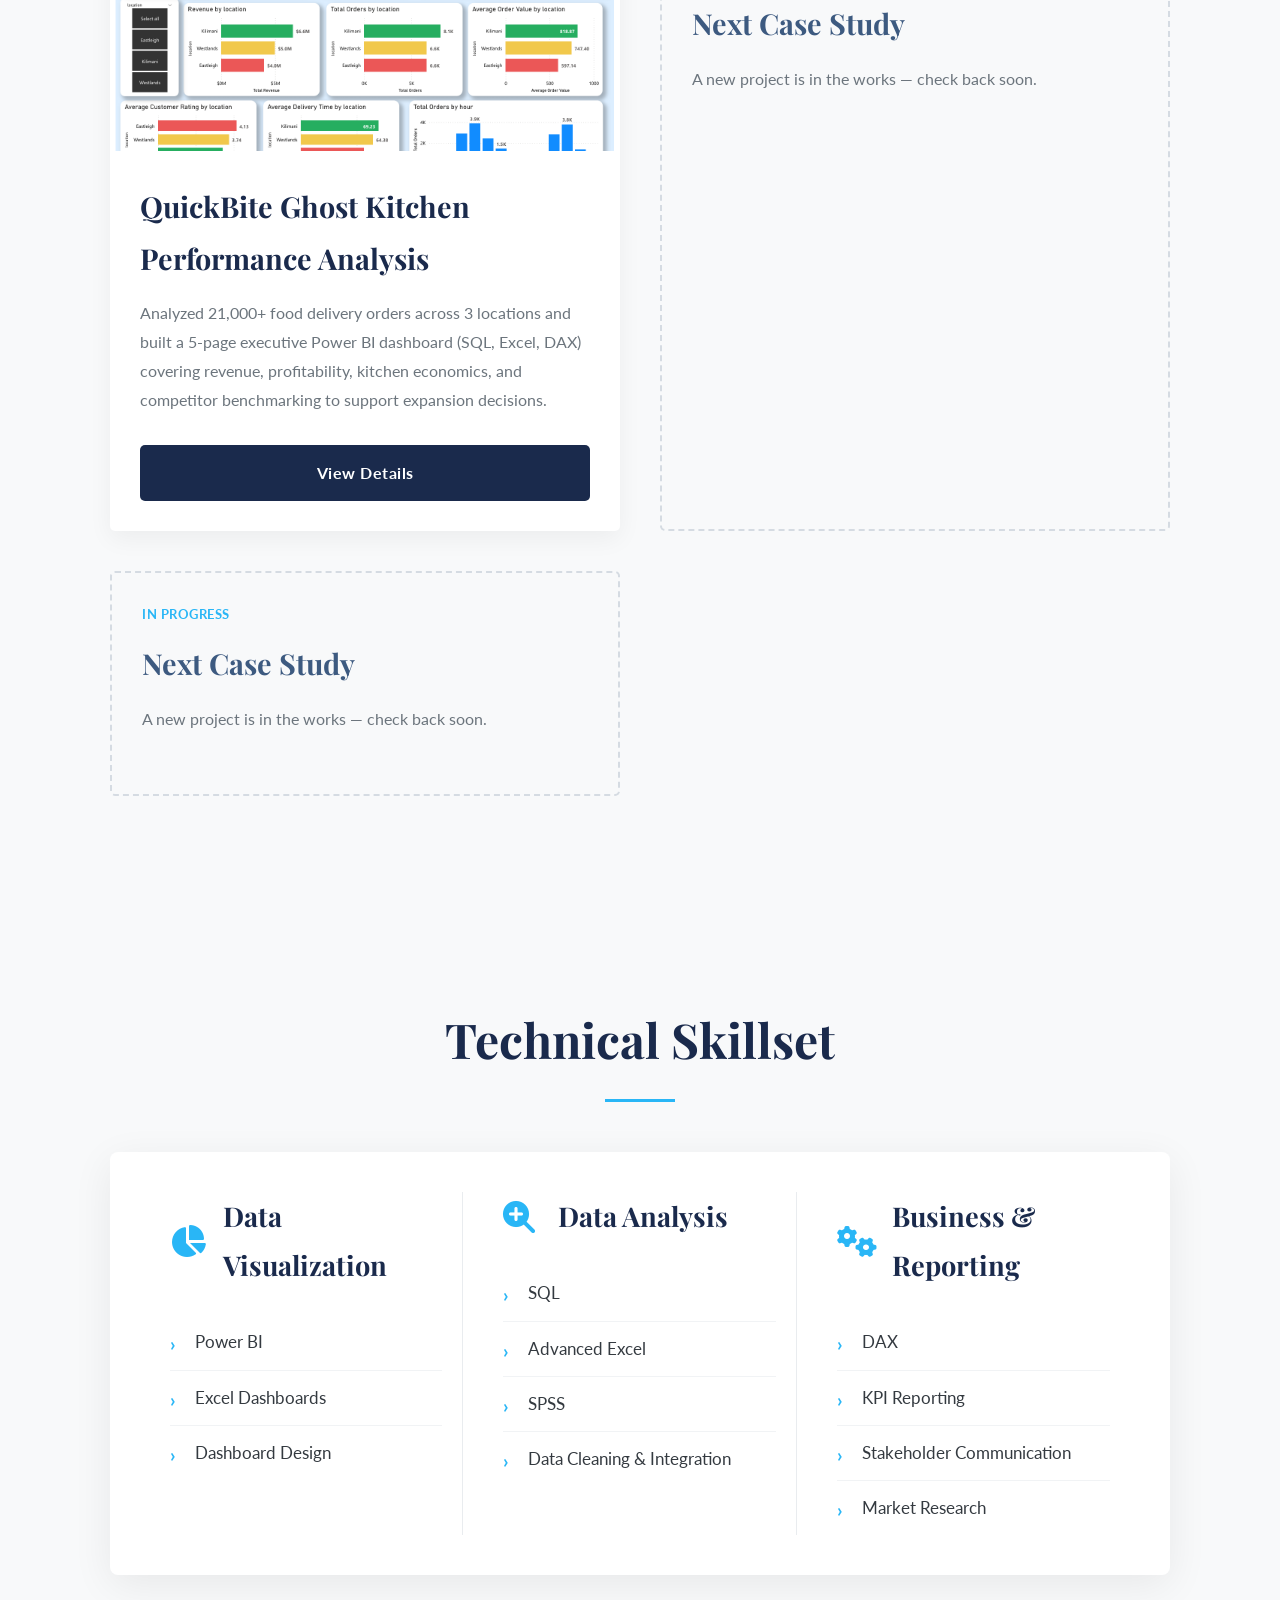
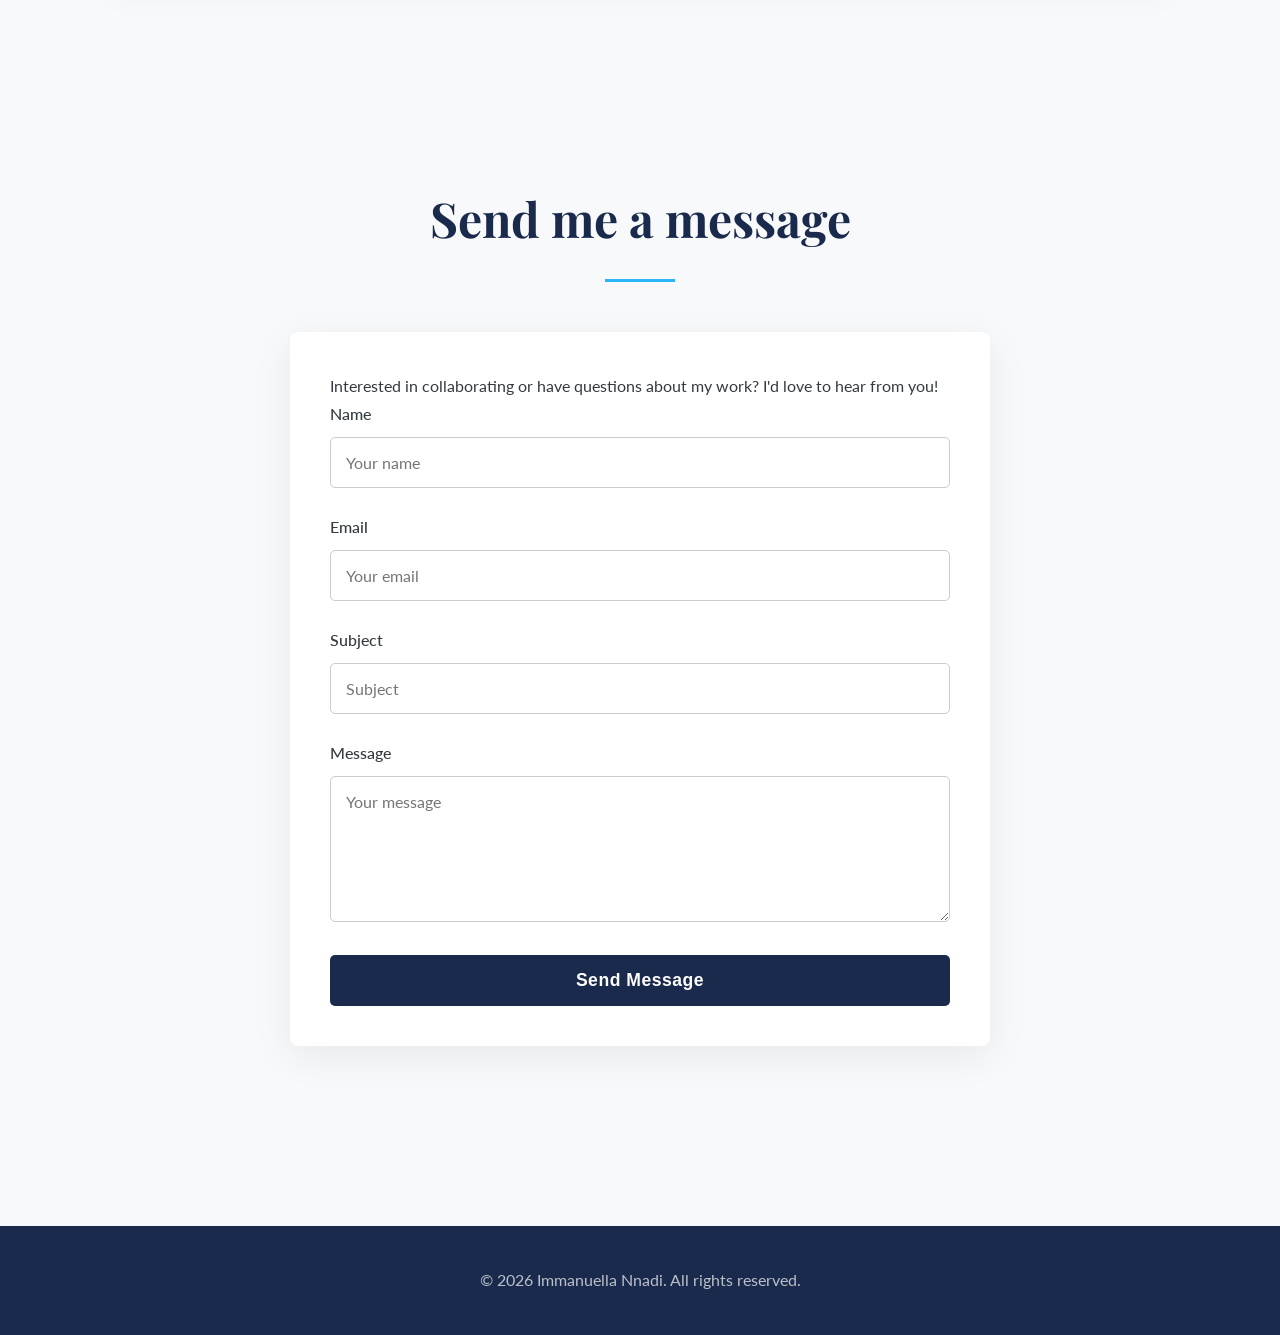
==== commit 5a5dd60f: "Update index.html" ====
--- a/index.html
+++ b/index.html
@@ -76,9 +76,8 @@
                     <h3>QuickBite Ghost Kitchen Performance Analysis</h3>
                     <p>Analyzed 21,000+ food delivery orders across 3 locations and built a 5-page executive Power BI dashboard (SQL, Excel, DAX) covering revenue, profitability, kitchen economics, and competitor benchmarking to support expansion decisions.</p>
                     <div class="project-buttons">
-                        <a href="quickbite-details.html" class="btn-primary">View Details</a>
-                         <a href="assets/quickbite-dashboard.pdf" target="_blank" class="btn-secondary">View Dashboard</a>
-                    </div>
+                       <a href="quickbite-details.html" class="btn-primary">View Details</a>
+                 </div>
                 </div>
             </div>
 
